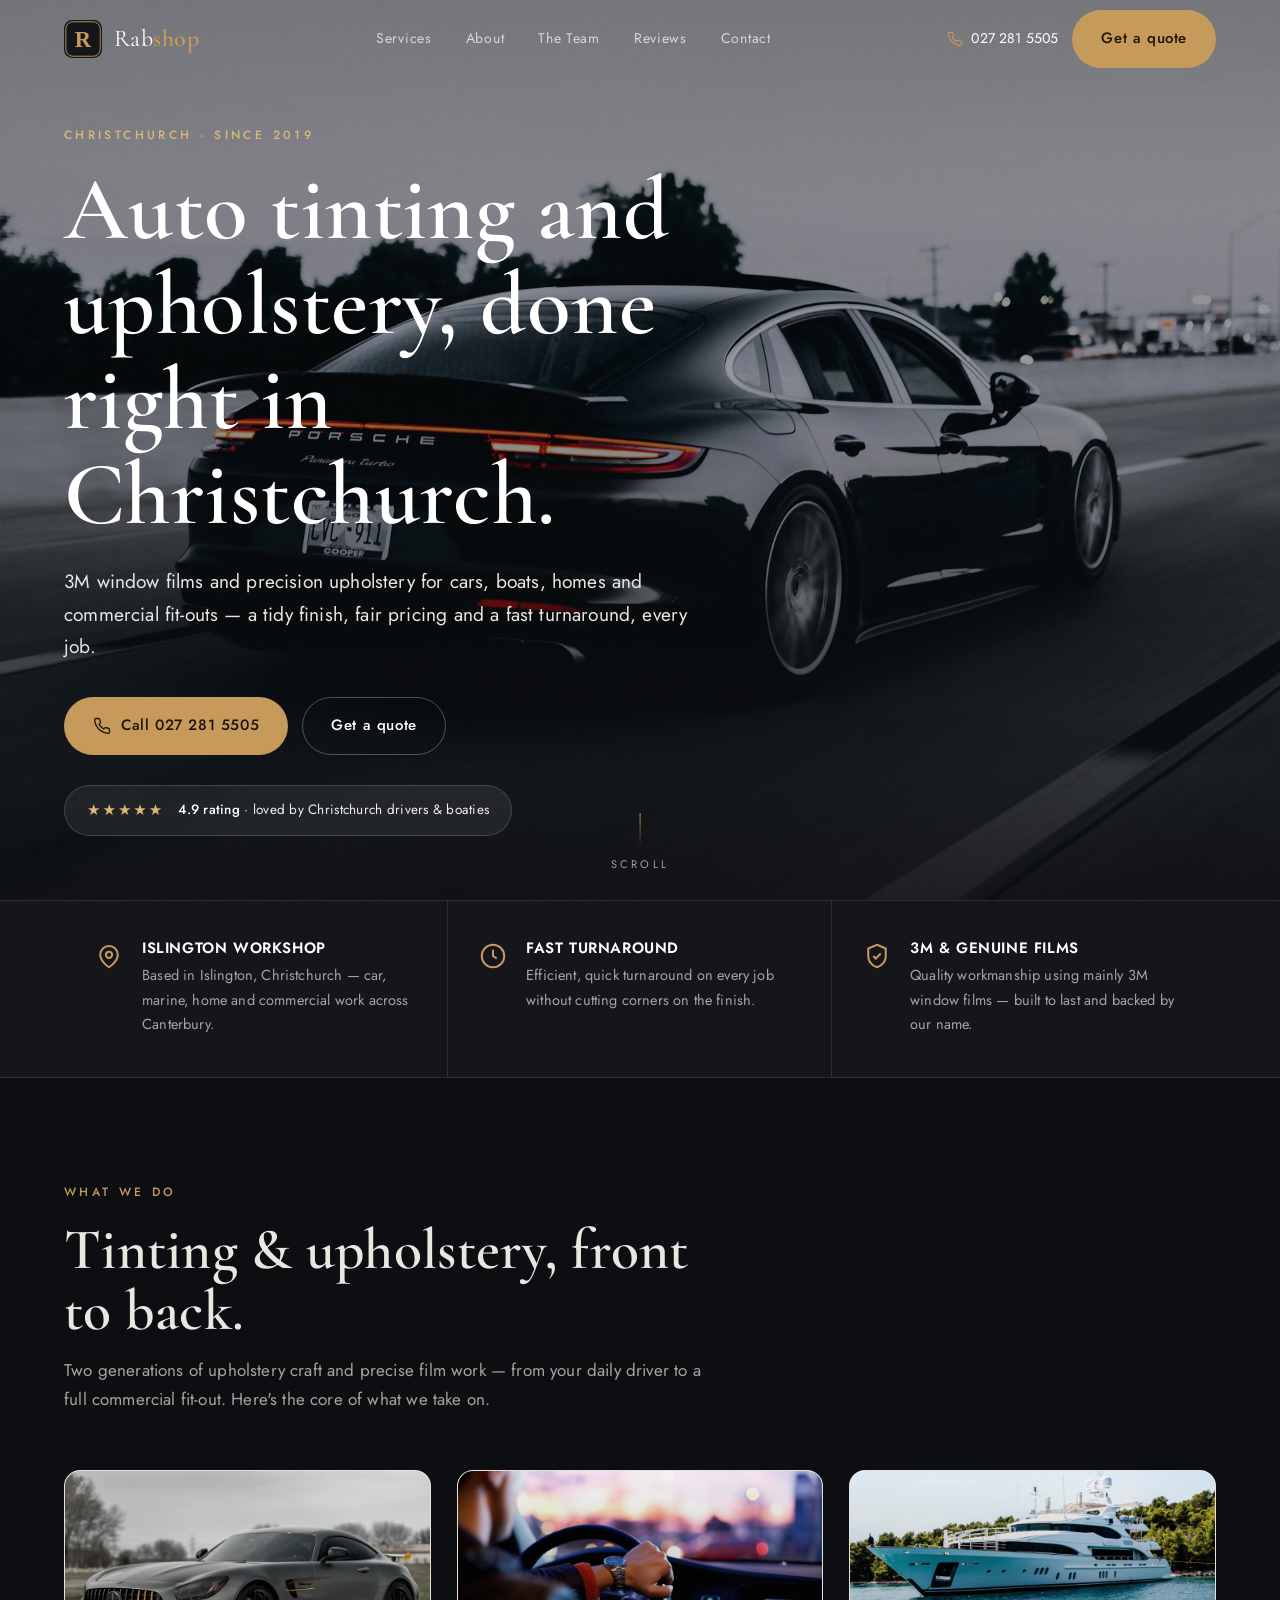
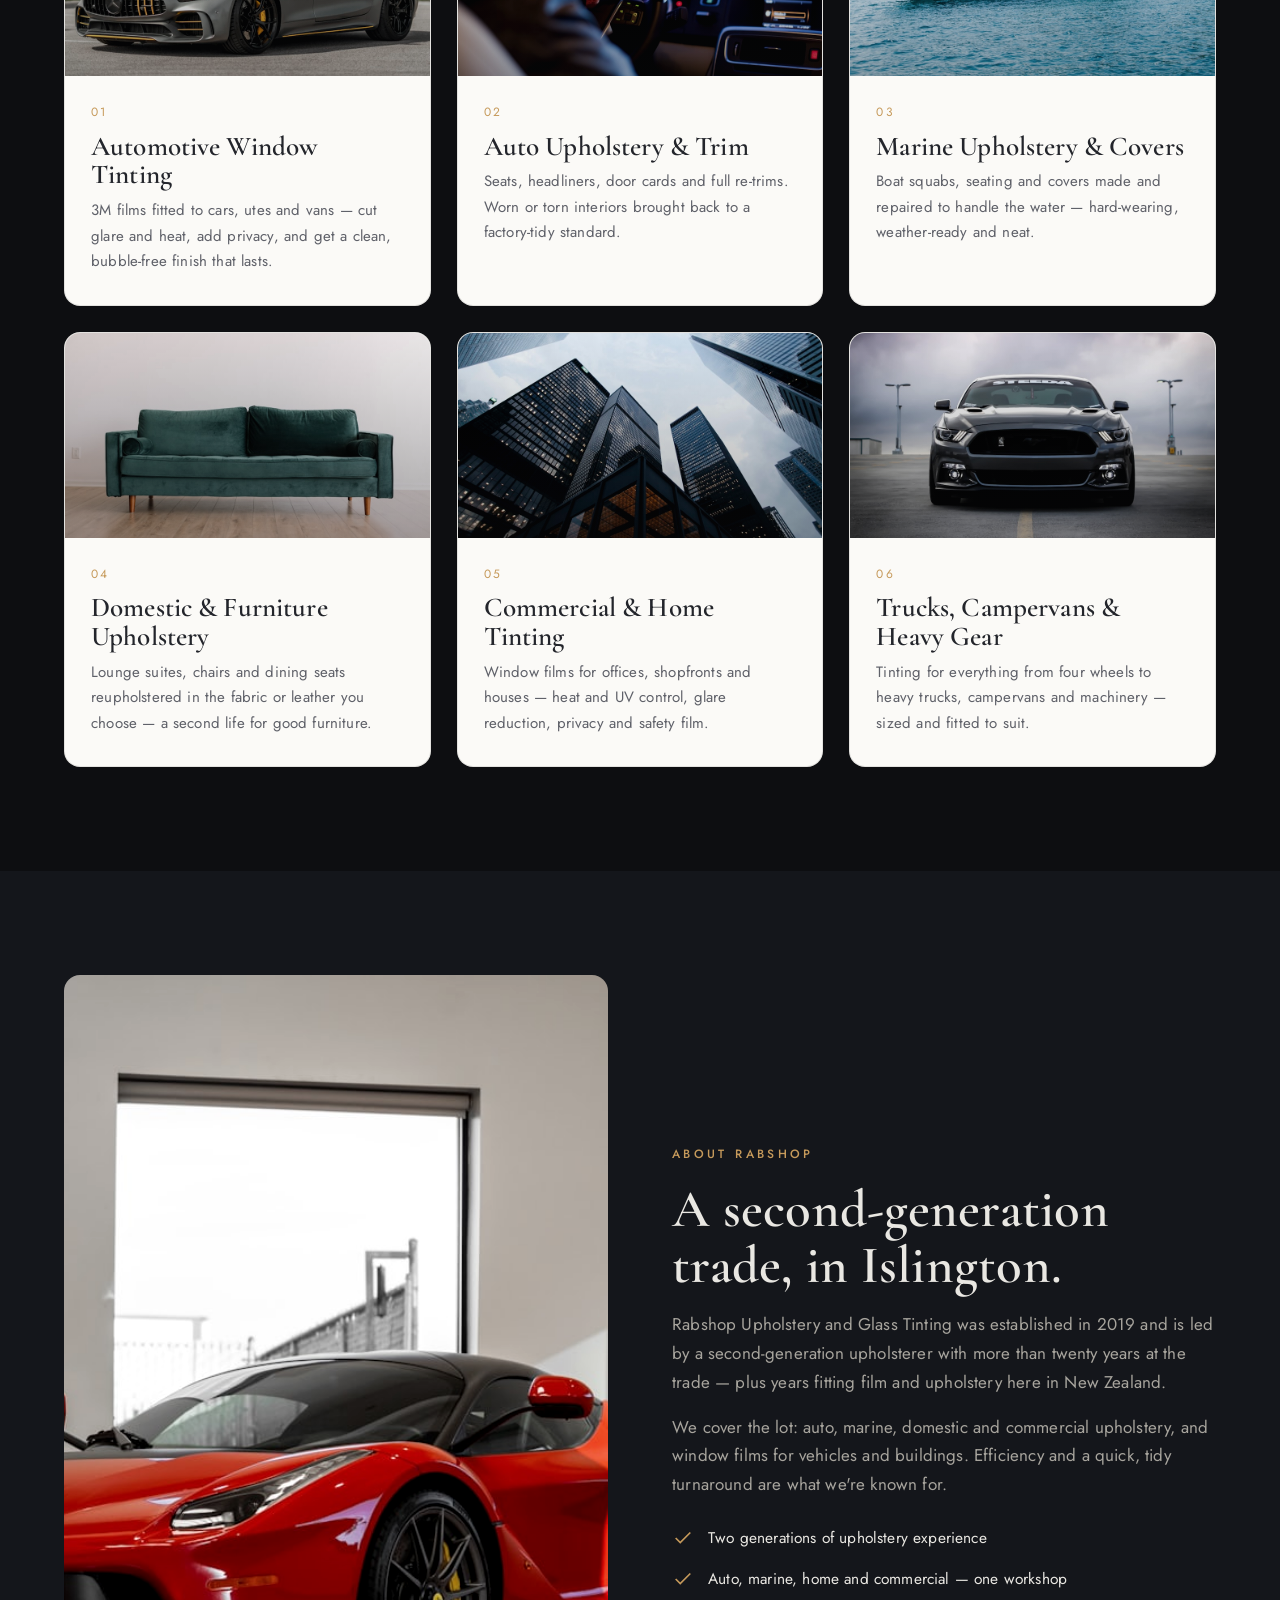
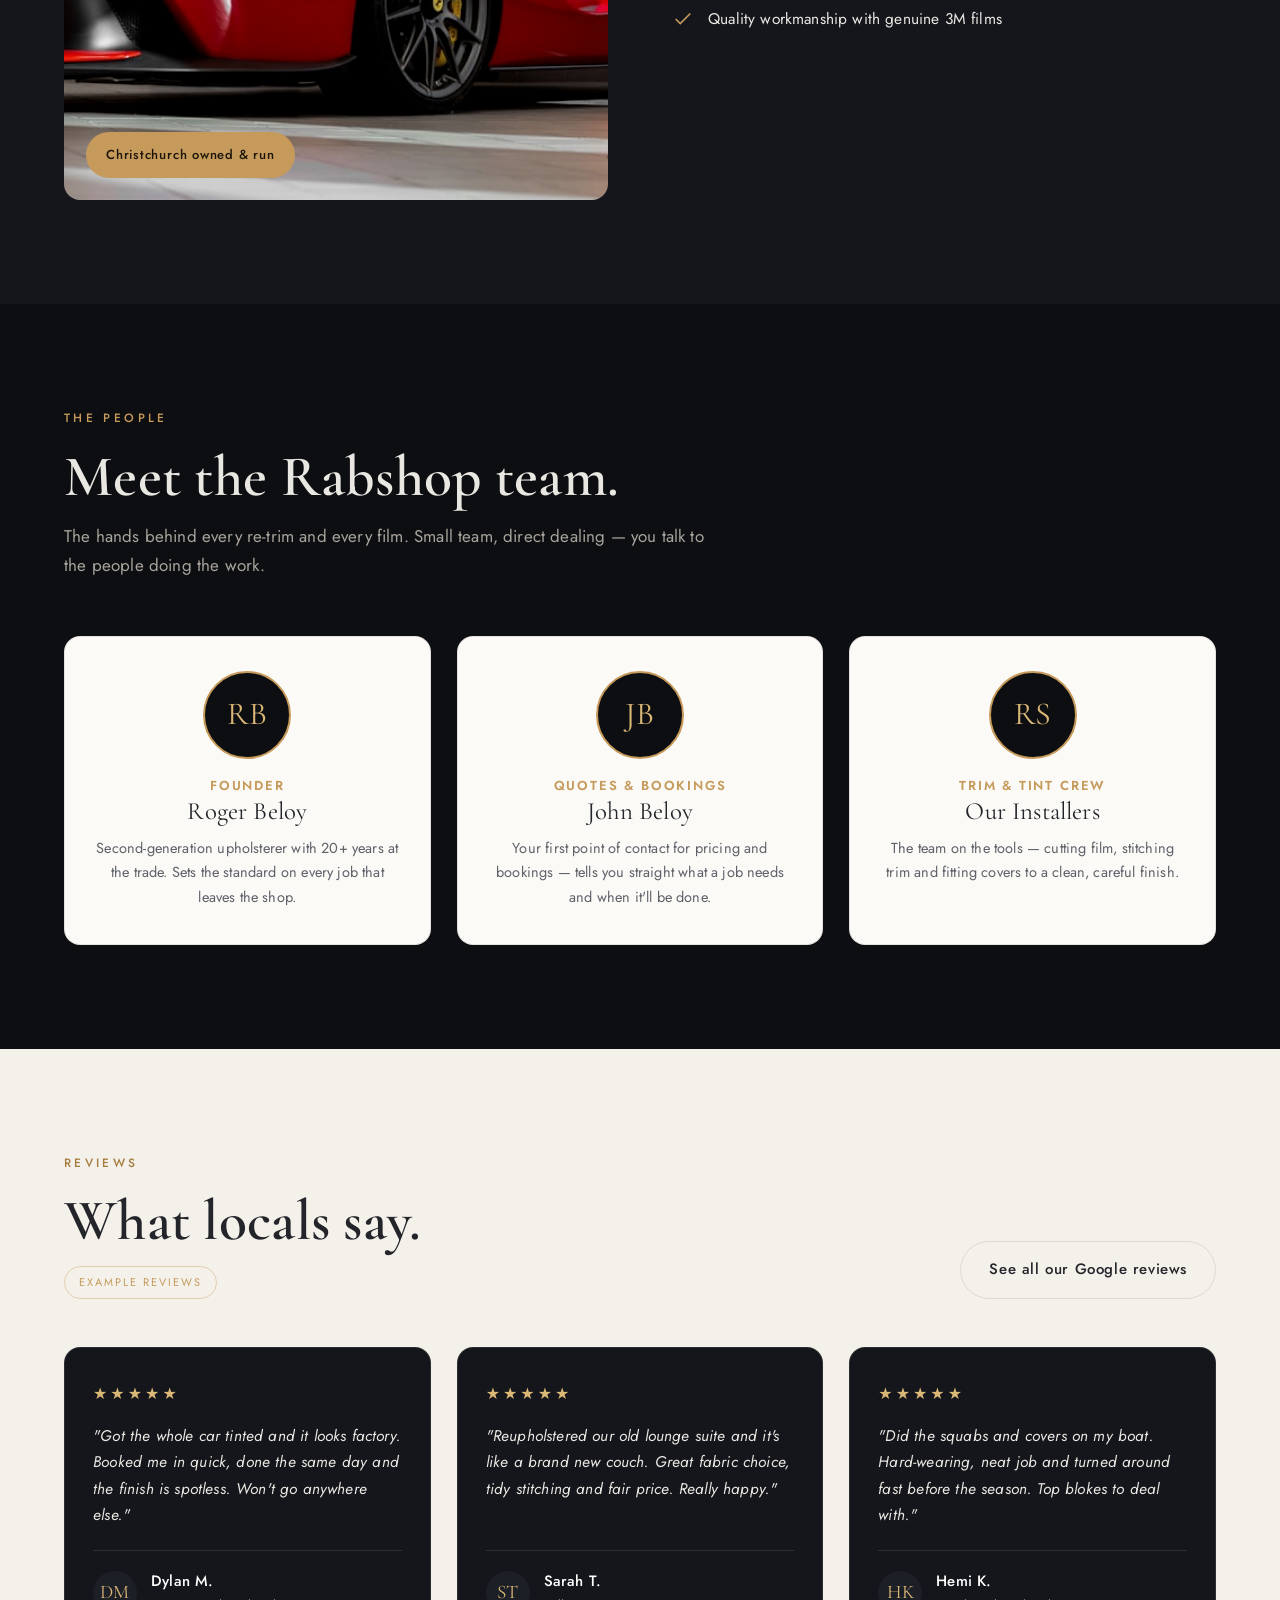
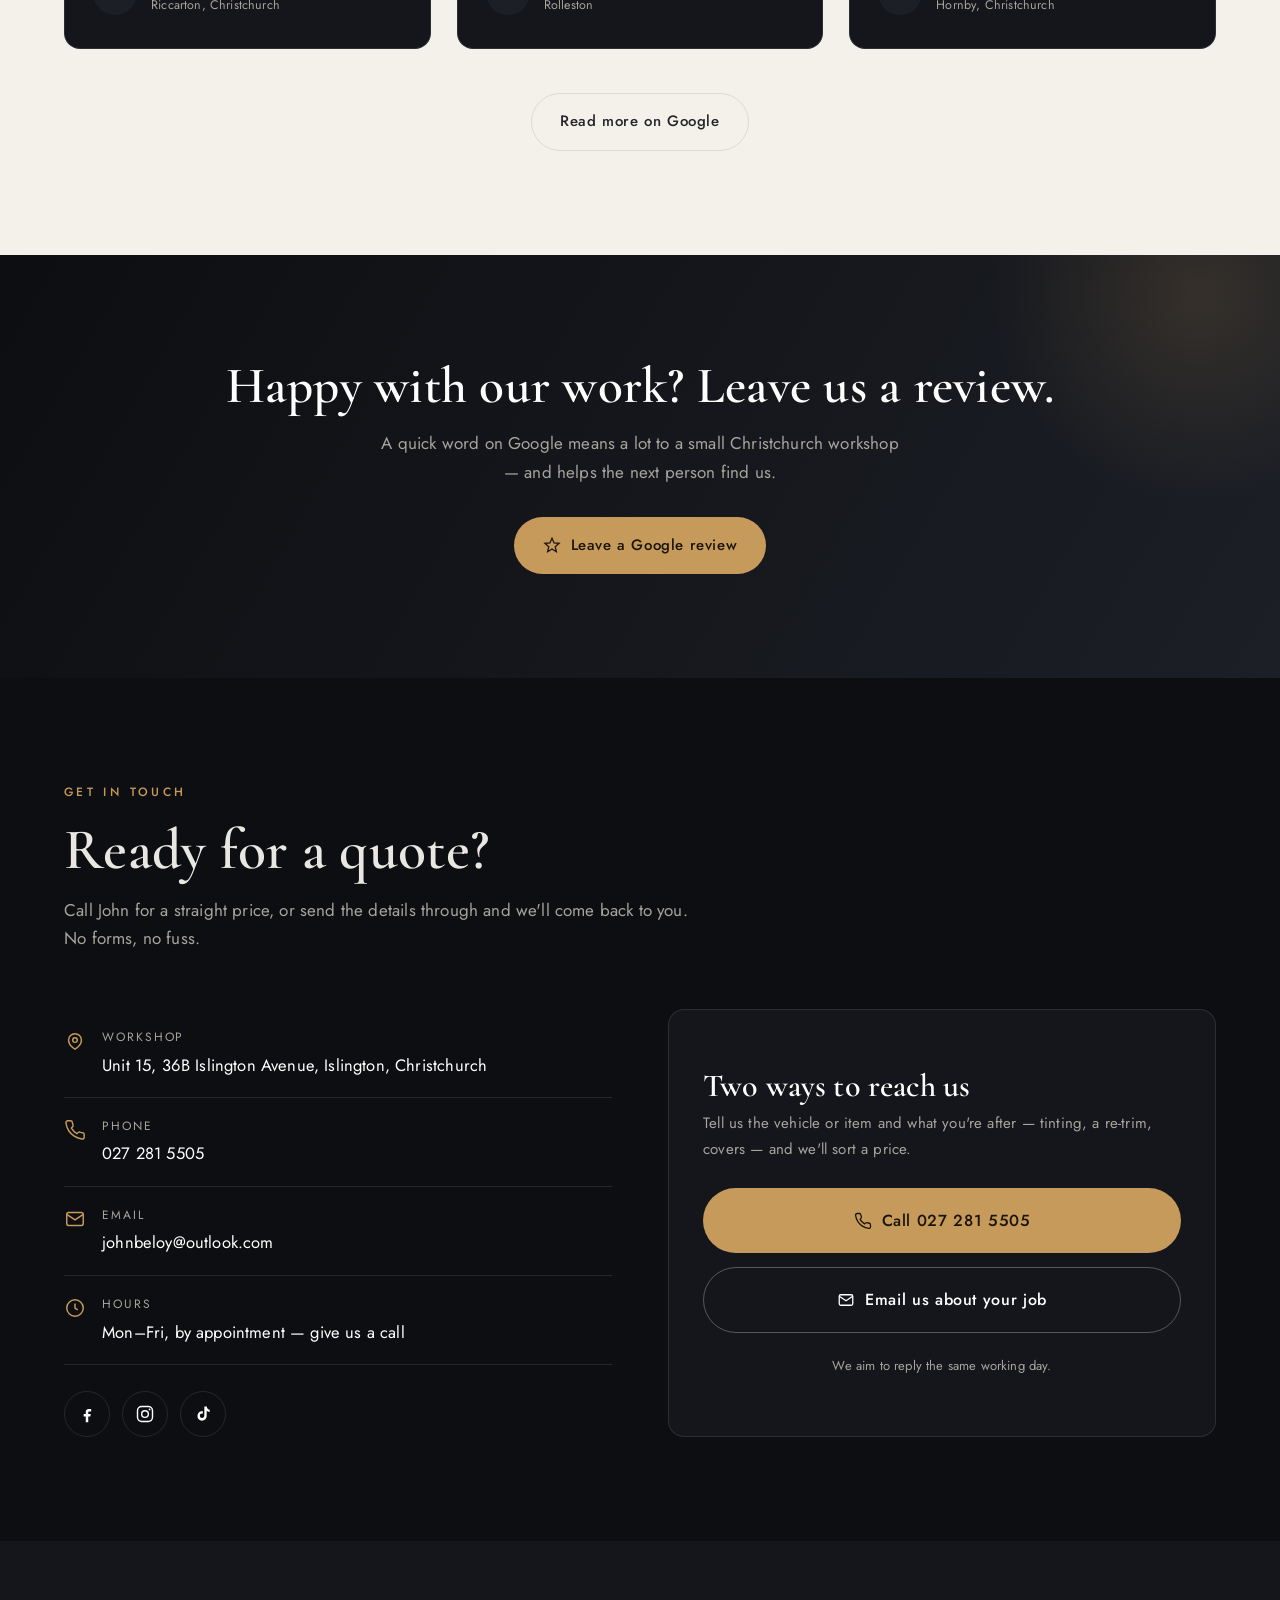
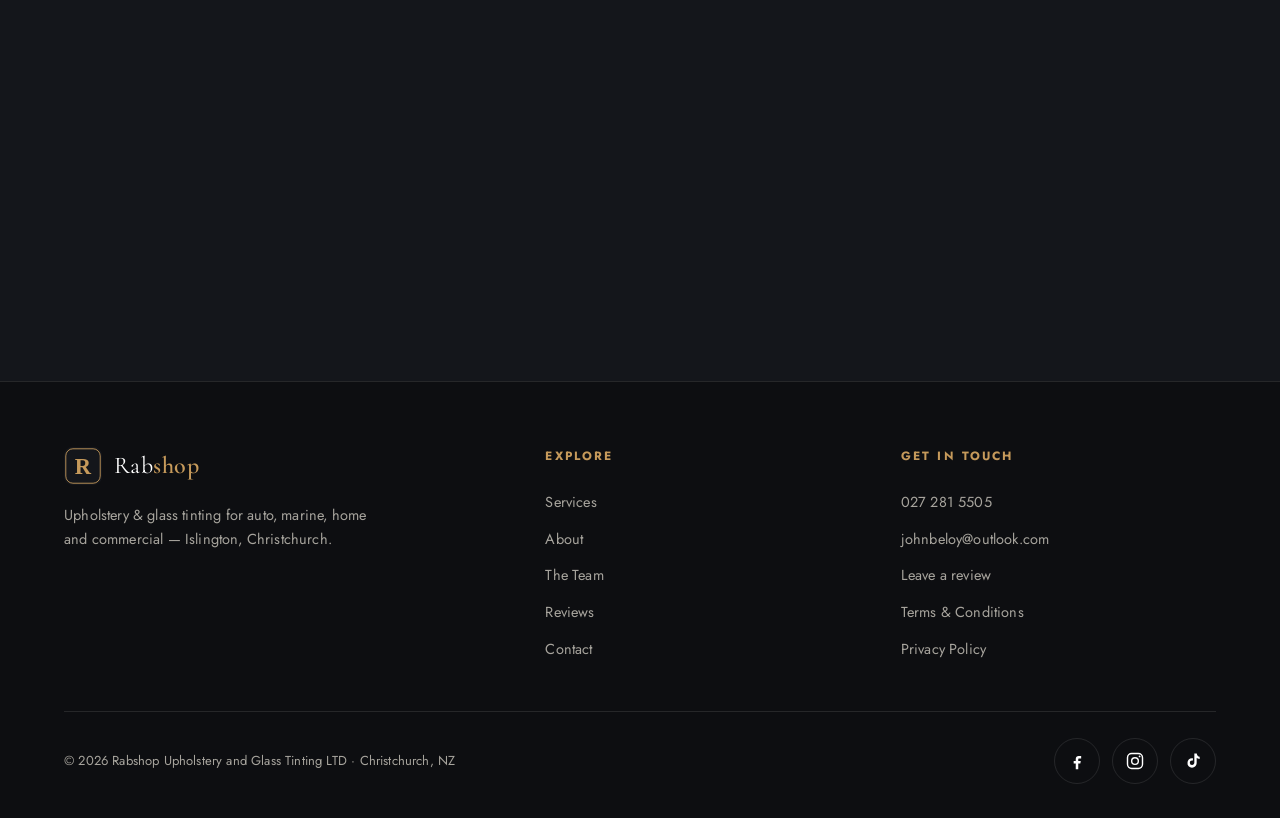
==== index.html @ 70c9a8fd "Initial build: Rabshop Upholstery and Glass Tinting LTD" ====
<!DOCTYPE html>
<html lang="en-NZ">
<head>
<meta charset="UTF-8">
<meta name="viewport" content="width=device-width, initial-scale=1">
<title>Rabshop Upholstery &amp; Glass Tinting LTD | Auto Tinting &amp; Upholstery, Christchurch</title>
<meta name="description" content="Rabshop Upholstery and Glass Tinting LTD — 3M window films and precision upholstery for cars, boats, homes and commercial fit-outs in Christchurch. Fast turnaround, tidy finish. Call 027 281 5505.">
<meta property="og:title" content="Rabshop Upholstery & Glass Tinting LTD — Christchurch">
<meta property="og:description" content="3M window tinting and precision upholstery for auto, marine, domestic & commercial. Christchurch since 2019.">
<meta property="og:type" content="website">
<meta property="og:image" content="img/hero-1.jpg">
<link rel="icon" href="favicon.svg" type="image/svg+xml">
<link rel="preconnect" href="https://fonts.googleapis.com">
<link rel="preconnect" href="https://fonts.gstatic.com" crossorigin>
<link href="https://fonts.googleapis.com/css2?family=Cormorant+Garamond:wght@500;600;700&family=Jost:wght@300;400;500;600&display=swap" rel="stylesheet">
<link rel="stylesheet" href="css/style.css">
</head>
<body>

<!-- Opening animation -->
<div id="intro">
  <div class="mark">Rab<b>shop</b></div>
  <div class="sub">Upholstery &amp; Glass Tinting</div>
  <div class="bar"></div>
</div>

<!-- Nav -->
<header class="nav">
  <div class="wrap nav-inner">
    <a class="brand" href="index.html" aria-label="Rabshop home">
      <svg class="logo" viewBox="0 0 64 64" aria-hidden="true"><rect width="64" height="64" rx="14" fill="#14161b"/><rect x="3" y="3" width="58" height="58" rx="12" fill="none" stroke="#c69a5b" stroke-width="1.5"/><text x="32" y="45" font-family="Georgia, serif" font-size="38" font-weight="600" fill="#c69a5b" text-anchor="middle">R</text></svg>
      <span>Rab<b>shop</b></span>
    </a>
    <nav class="nav-links">
      <a href="#services">Services</a>
      <a href="#about">About</a>
      <a href="#crew">The Team</a>
      <a href="#reviews">Reviews</a>
      <a href="#contact">Contact</a>
    </nav>
    <div class="nav-cta">
      <a class="nav-phone" href="tel:+64272815505">
        <svg viewBox="0 0 24 24" fill="none" stroke="currentColor" stroke-width="1.7" aria-hidden="true"><path d="M22 16.9v3a2 2 0 0 1-2.2 2 19.8 19.8 0 0 1-8.6-3.1 19.5 19.5 0 0 1-6-6 19.8 19.8 0 0 1-3.1-8.7A2 2 0 0 1 4.1 2h3a2 2 0 0 1 2 1.7c.1.9.4 1.8.7 2.7a2 2 0 0 1-.5 2.1L8.1 9.9a16 16 0 0 0 6 6l1.4-1.2a2 2 0 0 1 2.1-.4c.9.3 1.8.6 2.7.7a2 2 0 0 1 1.7 2Z"/></svg>
        027 281 5505
      </a>
      <a class="btn btn--solid" href="#contact">Get a quote</a>
      <button class="hamburger" aria-label="Open menu"><span></span></button>
    </div>
  </div>
</header>

<!-- Mobile menu -->
<div class="mobile-menu">
  <button class="mm-close" aria-label="Close menu">&times;</button>
  <a href="#services">Services</a>
  <a href="#about">About</a>
  <a href="#crew">The Team</a>
  <a href="#reviews">Reviews</a>
  <a href="#contact">Contact</a>
  <a class="small" href="tel:+64272815505">Call 027 281 5505</a>
</div>

<!-- Hero -->
<section class="hero" id="top">
  <div class="hero-slides">
    <div class="hero-slide active" style="background-image:url('img/hero-1.jpg')"></div>
    <div class="hero-slide" style="background-image:url('img/hero-2.jpg')"></div>
    <div class="hero-slide" style="background-image:url('img/hero-3.jpg')"></div>
  </div>
  <div class="wrap hero-inner">
    <span class="eyebrow">Christchurch &middot; Since 2019</span>
    <h1>Auto tinting and upholstery, done right in Christchurch.</h1>
    <p class="lede">3M window films and precision upholstery for cars, boats, homes and commercial fit-outs — a tidy finish, fair pricing and a fast turnaround, every job.</p>
    <div class="hero-cta">
      <a class="btn btn--solid" href="tel:+64272815505">
        <svg viewBox="0 0 24 24" fill="none" stroke="currentColor" stroke-width="1.7" aria-hidden="true"><path d="M22 16.9v3a2 2 0 0 1-2.2 2 19.8 19.8 0 0 1-8.6-3.1 19.5 19.5 0 0 1-6-6 19.8 19.8 0 0 1-3.1-8.7A2 2 0 0 1 4.1 2h3a2 2 0 0 1 2 1.7c.1.9.4 1.8.7 2.7a2 2 0 0 1-.5 2.1L8.1 9.9a16 16 0 0 0 6 6l1.4-1.2a2 2 0 0 1 2.1-.4c.9.3 1.8.6 2.7.7a2 2 0 0 1 1.7 2Z"/></svg>
        Call 027 281 5505
      </a>
      <a class="btn btn--ghost" href="#contact">Get a quote</a>
    </div>
    <div class="review-badge">
      <span class="stars">&#9733;&#9733;&#9733;&#9733;&#9733;</span>
      <span class="rb-txt"><b>4.9 rating</b> &middot; loved by Christchurch drivers &amp; boaties</span>
    </div>
  </div>
  <div class="scroll-cue"><span class="dot"></span>Scroll</div>
</section>

<!-- Trust strip -->
<section class="trust">
  <div class="wrap">
    <div class="trust-grid">
      <div class="trust-item reveal">
        <svg viewBox="0 0 24 24" fill="none" stroke="currentColor" stroke-width="1.6" aria-hidden="true"><path d="M12 21s-7-4.4-7-10a7 7 0 0 1 14 0c0 5.6-7 10-7 10Z"/><circle cx="12" cy="11" r="2.5"/></svg>
        <div><h3>Islington workshop</h3><p>Based in Islington, Christchurch — car, marine, home and commercial work across Canterbury.</p></div>
      </div>
      <div class="trust-item reveal">
        <svg viewBox="0 0 24 24" fill="none" stroke="currentColor" stroke-width="1.6" aria-hidden="true"><circle cx="12" cy="12" r="9"/><path d="M12 7v5l3 2"/></svg>
        <div><h3>Fast turnaround</h3><p>Efficient, quick turnaround on every job without cutting corners on the finish.</p></div>
      </div>
      <div class="trust-item reveal">
        <svg viewBox="0 0 24 24" fill="none" stroke="currentColor" stroke-width="1.6" aria-hidden="true"><path d="M9 12l2 2 4-4"/><path d="M12 3l7 3v6c0 4.5-3 7.6-7 9-4-1.4-7-4.5-7-9V6l7-3Z"/></svg>
        <div><h3>3M &amp; genuine films</h3><p>Quality workmanship using mainly 3M window films — built to last and backed by our name.</p></div>
      </div>
    </div>
  </div>
</section>

<!-- Services -->
<section class="section section--dark" id="services">
  <div class="wrap">
    <div class="sec-head reveal">
      <span class="eyebrow">What we do</span>
      <h2>Tinting &amp; upholstery, front to back.</h2>
      <p>Two generations of upholstery craft and precise film work — from your daily driver to a full commercial fit-out. Here's the core of what we take on.</p>
    </div>
    <div class="svc-grid">
      <article class="svc-card reveal">
        <div class="svc-media"><img src="img/svc-tint.jpg" alt="Late-model car with tinted windows" loading="lazy" width="900" height="506"></div>
        <div class="svc-body"><span class="svc-num">01</span><h3>Automotive Window Tinting</h3><p>3M films fitted to cars, utes and vans — cut glare and heat, add privacy, and get a clean, bubble-free finish that lasts.</p></div>
      </article>
      <article class="svc-card reveal">
        <div class="svc-media"><img src="img/svc-auto.jpg" alt="Car interior and dashboard" loading="lazy" width="900" height="506"></div>
        <div class="svc-body"><span class="svc-num">02</span><h3>Auto Upholstery &amp; Trim</h3><p>Seats, headliners, door cards and full re-trims. Worn or torn interiors brought back to a factory-tidy standard.</p></div>
      </article>
      <article class="svc-card reveal">
        <div class="svc-media"><img src="img/svc-marine.jpg" alt="Boat on the water" loading="lazy" width="900" height="506"></div>
        <div class="svc-body"><span class="svc-num">03</span><h3>Marine Upholstery &amp; Covers</h3><p>Boat squabs, seating and covers made and repaired to handle the water — hard-wearing, weather-ready and neat.</p></div>
      </article>
      <article class="svc-card reveal">
        <div class="svc-media"><img src="img/svc-domestic.jpg" alt="Reupholstered sofa in a home" loading="lazy" width="900" height="506"></div>
        <div class="svc-body"><span class="svc-num">04</span><h3>Domestic &amp; Furniture Upholstery</h3><p>Lounge suites, chairs and dining seats reupholstered in the fabric or leather you choose — a second life for good furniture.</p></div>
      </article>
      <article class="svc-card reveal">
        <div class="svc-media"><img src="img/svc-commercial.jpg" alt="Commercial glass office building" loading="lazy" width="900" height="506"></div>
        <div class="svc-body"><span class="svc-num">05</span><h3>Commercial &amp; Home Tinting</h3><p>Window films for offices, shopfronts and houses — heat and UV control, glare reduction, privacy and safety film.</p></div>
      </article>
      <article class="svc-card reveal">
        <div class="svc-media"><img src="img/svc-heavy.jpg" alt="Heavy vehicle ready for tinting" loading="lazy" width="900" height="506"></div>
        <div class="svc-body"><span class="svc-num">06</span><h3>Trucks, Campervans &amp; Heavy Gear</h3><p>Tinting for everything from four wheels to heavy trucks, campervans and machinery — sized and fitted to suit.</p></div>
      </article>
    </div>
  </div>
</section>

<!-- About -->
<section class="section section--ink2" id="about">
  <div class="wrap">
    <div class="about-grid">
      <div class="about-media reveal">
        <img src="img/about.jpg" alt="Vehicle detailed and finished in the Rabshop workshop" loading="lazy" width="1100" height="825">
        <span class="about-tag">Christchurch owned &amp; run</span>
      </div>
      <div class="about-copy reveal">
        <span class="eyebrow">About Rabshop</span>
        <h2>A second-generation trade, in Islington.</h2>
        <p>Rabshop Upholstery and Glass Tinting was established in 2019 and is led by a second-generation upholsterer with more than twenty years at the trade — plus years fitting film and upholstery here in New Zealand.</p>
        <p>We cover the lot: auto, marine, domestic and commercial upholstery, and window films for vehicles and buildings. Efficiency and a quick, tidy turnaround are what we're known for.</p>
        <ul class="checklist">
          <li><svg viewBox="0 0 24 24" fill="none" stroke="currentColor" stroke-width="1.8" aria-hidden="true"><path d="M20 6 9 17l-5-5"/></svg>Two generations of upholstery experience</li>
          <li><svg viewBox="0 0 24 24" fill="none" stroke="currentColor" stroke-width="1.8" aria-hidden="true"><path d="M20 6 9 17l-5-5"/></svg>Auto, marine, home and commercial — one workshop</li>
          <li><svg viewBox="0 0 24 24" fill="none" stroke="currentColor" stroke-width="1.8" aria-hidden="true"><path d="M20 6 9 17l-5-5"/></svg>Quality workmanship with genuine 3M films</li>
        </ul>
      </div>
    </div>
  </div>
</section>

<!-- Crew -->
<section class="section section--dark" id="crew">
  <div class="wrap">
    <div class="sec-head reveal">
      <span class="eyebrow">The people</span>
      <h2>Meet the Rabshop team.</h2>
      <p>The hands behind every re-trim and every film. Small team, direct dealing — you talk to the people doing the work.</p>
    </div>
    <div class="crew-grid">
      <div class="crew-card reveal">
        <div class="avatar">RB</div>
        <h3>Founder</h3>
        <span class="role">Roger Beloy</span>
        <p>Second-generation upholsterer with 20+ years at the trade. Sets the standard on every job that leaves the shop.</p>
      </div>
      <div class="crew-card reveal">
        <div class="avatar">JB</div>
        <h3>Quotes &amp; Bookings</h3>
        <span class="role">John Beloy</span>
        <p>Your first point of contact for pricing and bookings — tells you straight what a job needs and when it'll be done.</p>
      </div>
      <div class="crew-card reveal">
        <div class="avatar">RS</div>
        <h3>Trim &amp; Tint Crew</h3>
        <span class="role">Our Installers</span>
        <p>The team on the tools — cutting film, stitching trim and fitting covers to a clean, careful finish.</p>
      </div>
    </div>
  </div>
</section>

<!-- Reviews -->
<section class="section section--bone" id="reviews">
  <div class="wrap">
    <div class="rev-top reveal">
      <div class="sec-head" style="margin:0">
        <span class="eyebrow">Reviews</span>
        <h2>What locals say.</h2>
        <span class="badge-example">Example reviews</span>
      </div>
      <a class="btn btn--dark" href="https://www.google.com/maps/search/?api=1&query=Rabshop%20Upholstery%20and%20Glass%20Tinting%20Islington%20Christchurch" target="_blank" rel="noopener">See all our Google reviews</a>
    </div>
    <div class="rev-grid">
      <article class="rev-card reveal">
        <div class="rev-stars">&#9733;&#9733;&#9733;&#9733;&#9733;</div>
        <p>"Got the whole car tinted and it looks factory. Booked me in quick, done the same day and the finish is spotless. Won't go anywhere else."</p>
        <div class="rev-meta"><div class="rev-avatar">DM</div><div><div class="rev-name">Dylan M.</div><div class="rev-sub">Riccarton, Christchurch</div></div></div>
      </article>
      <article class="rev-card reveal">
        <div class="rev-stars">&#9733;&#9733;&#9733;&#9733;&#9733;</div>
        <p>"Reupholstered our old lounge suite and it's like a brand new couch. Great fabric choice, tidy stitching and fair price. Really happy."</p>
        <div class="rev-meta"><div class="rev-avatar">ST</div><div><div class="rev-name">Sarah T.</div><div class="rev-sub">Rolleston</div></div></div>
      </article>
      <article class="rev-card reveal">
        <div class="rev-stars">&#9733;&#9733;&#9733;&#9733;&#9733;</div>
        <p>"Did the squabs and covers on my boat. Hard-wearing, neat job and turned around fast before the season. Top blokes to deal with."</p>
        <div class="rev-meta"><div class="rev-avatar">HK</div><div><div class="rev-name">Hemi K.</div><div class="rev-sub">Hornby, Christchurch</div></div></div>
      </article>
    </div>
    <div class="rev-cta">
      <a class="btn btn--dark" href="https://www.google.com/maps/search/?api=1&query=Rabshop%20Upholstery%20and%20Glass%20Tinting%20Islington%20Christchurch" target="_blank" rel="noopener">Read more on Google</a>
    </div>
  </div>
</section>

<!-- Review banner -->
<section class="section review-banner">
  <div class="wrap">
    <h2>Happy with our work? Leave us a review.</h2>
    <p>A quick word on Google means a lot to a small Christchurch workshop — and helps the next person find us.</p>
    <a class="btn btn--solid" href="https://www.google.com/maps/search/?api=1&query=Rabshop%20Upholstery%20and%20Glass%20Tinting%20Islington%20Christchurch" target="_blank" rel="noopener">
      <svg viewBox="0 0 24 24" fill="none" stroke="currentColor" stroke-width="1.7" aria-hidden="true"><path d="M12 17.3 6.2 21l1.5-6.6L2.5 9.8l6.7-.6L12 3l2.8 6.2 6.7.6-5.2 4.6L17.8 21z"/></svg>
      Leave a Google review
    </a>
  </div>
</section>

<!-- Contact -->
<section class="section section--dark" id="contact">
  <div class="wrap">
    <div class="sec-head reveal">
      <span class="eyebrow">Get in touch</span>
      <h2>Ready for a quote?</h2>
      <p>Call John for a straight price, or send the details through and we'll come back to you. No forms, no fuss.</p>
    </div>
    <div class="contact-grid">
      <div class="contact-info reveal">
        <div class="info-row">
          <svg viewBox="0 0 24 24" fill="none" stroke="currentColor" stroke-width="1.6" aria-hidden="true"><path d="M12 21s-7-4.4-7-10a7 7 0 0 1 14 0c0 5.6-7 10-7 10Z"/><circle cx="12" cy="11" r="2.5"/></svg>
          <div><div class="lbl">Workshop</div><div class="val">Unit 15, 36B Islington Avenue, Islington, Christchurch</div></div>
        </div>
        <div class="info-row">
          <svg viewBox="0 0 24 24" fill="none" stroke="currentColor" stroke-width="1.6" aria-hidden="true"><path d="M22 16.9v3a2 2 0 0 1-2.2 2 19.8 19.8 0 0 1-8.6-3.1 19.5 19.5 0 0 1-6-6 19.8 19.8 0 0 1-3.1-8.7A2 2 0 0 1 4.1 2h3a2 2 0 0 1 2 1.7c.1.9.4 1.8.7 2.7a2 2 0 0 1-.5 2.1L8.1 9.9a16 16 0 0 0 6 6l1.4-1.2a2 2 0 0 1 2.1-.4c.9.3 1.8.6 2.7.7a2 2 0 0 1 1.7 2Z"/></svg>
          <div><div class="lbl">Phone</div><a class="val" href="tel:+64272815505">027 281 5505</a></div>
        </div>
        <div class="info-row">
          <svg viewBox="0 0 24 24" fill="none" stroke="currentColor" stroke-width="1.6" aria-hidden="true"><rect x="3" y="5" width="18" height="14" rx="2"/><path d="m3 7 9 6 9-6"/></svg>
          <div><div class="lbl">Email</div><a class="val" data-gmail data-user="johnbeloy" data-domain="outlook.com" data-su="Quote%20request%20-%20Rabshop%20Upholstery" data-body="Hi%20John%2C%0A%0AI%27d%20like%20a%20quote%20for%3A%0A-%20Vehicle%20or%20item%3A%0A-%20Service%20(tinting%20or%20upholstery)%3A%0A%0AThanks" href="#">johnbeloy@outlook.com</a></div>
        </div>
        <div class="info-row">
          <svg viewBox="0 0 24 24" fill="none" stroke="currentColor" stroke-width="1.6" aria-hidden="true"><circle cx="12" cy="12" r="9"/><path d="M12 7v5l3 2"/></svg>
          <div><div class="lbl">Hours</div><div class="val">Mon&ndash;Fri, by appointment &mdash; give us a call</div></div>
        </div>
        <div class="socials">
          <a href="https://www.facebook.com/p/Rabshop-Upholstery-and-Glass-Tinting-Ltd-100063622200543/" target="_blank" rel="noopener" aria-label="Facebook">
            <svg viewBox="0 0 24 24" fill="currentColor" aria-hidden="true"><path d="M14 9h3V6h-3c-2 0-3.5 1.5-3.5 3.5V12H8v3h2.5v7h3v-7H16l.5-3H13.5V9.7c0-.4.3-.7.7-.7Z"/></svg>
          </a>
          <a href="https://www.instagram.com/explore/search/keyword/?q=Rabshop%20Upholstery%20and%20Glass%20Tinting" target="_blank" rel="noopener" aria-label="Instagram">
            <svg viewBox="0 0 24 24" fill="none" stroke="currentColor" stroke-width="1.7" aria-hidden="true"><rect x="3" y="3" width="18" height="18" rx="5"/><circle cx="12" cy="12" r="4"/><circle cx="17.5" cy="6.5" r="1.1" fill="currentColor" stroke="none"/></svg>
          </a>
          <a href="https://www.tiktok.com/search?q=Rabshop%20Upholstery%20and%20Glass%20Tinting" target="_blank" rel="noopener" aria-label="TikTok">
            <svg viewBox="0 0 24 24" fill="currentColor" aria-hidden="true"><path d="M16.5 3c.3 2.1 1.5 3.6 3.5 3.9v2.6c-1.3.1-2.5-.3-3.6-1v5.7c0 3.3-2.4 5.8-5.6 5.8A5.4 5.4 0 0 1 5.4 14c0-3 2.3-5.4 5.3-5.4.4 0 .8 0 1.2.1v2.8c-.4-.1-.7-.2-1.1-.2a2.7 2.7 0 0 0 .1 5.4c1.6 0 2.7-1.2 2.7-2.9V3h2.9Z"/></svg>
          </a>
        </div>
      </div>
      <div class="contact-card reveal">
        <h3>Two ways to reach us</h3>
        <p>Tell us the vehicle or item and what you're after — tinting, a re-trim, covers — and we'll sort a price.</p>
        <a class="btn btn--solid" href="tel:+64272815505">
          <svg viewBox="0 0 24 24" fill="none" stroke="currentColor" stroke-width="1.7" aria-hidden="true"><path d="M22 16.9v3a2 2 0 0 1-2.2 2 19.8 19.8 0 0 1-8.6-3.1 19.5 19.5 0 0 1-6-6 19.8 19.8 0 0 1-3.1-8.7A2 2 0 0 1 4.1 2h3a2 2 0 0 1 2 1.7c.1.9.4 1.8.7 2.7a2 2 0 0 1-.5 2.1L8.1 9.9a16 16 0 0 0 6 6l1.4-1.2a2 2 0 0 1 2.1-.4c.9.3 1.8.6 2.7.7a2 2 0 0 1 1.7 2Z"/></svg>
          Call 027 281 5505
        </a>
        <a class="btn btn--ghost" data-gmail data-user="johnbeloy" data-domain="outlook.com" data-su="Quote%20request%20-%20Rabshop%20Upholstery" data-body="Hi%20John%2C%0A%0AI%27d%20like%20a%20quote%20for%3A%0A-%20Vehicle%20or%20item%3A%0A-%20Service%20(tinting%20or%20upholstery)%3A%0A%0AThanks" href="#">
          <svg viewBox="0 0 24 24" fill="none" stroke="currentColor" stroke-width="1.7" aria-hidden="true"><rect x="3" y="5" width="18" height="14" rx="2"/><path d="m3 7 9 6 9-6"/></svg>
          Email us about your job
        </a>
        <p class="fineprint">We aim to reply the same working day.</p>
      </div>
    </div>
  </div>
</section>

<!-- Map -->
<section class="map-section">
  <div class="map-wrap">
    <iframe title="Rabshop Upholstery and Glass Tinting location" src="https://www.google.com/maps?q=Unit%2015%2C%2036B%20Islington%20Avenue%2C%20Islington%2C%20Christchurch&output=embed" loading="lazy" referrerpolicy="no-referrer-when-downgrade"></iframe>
  </div>
</section>

<!-- Footer -->
<footer class="site">
  <div class="wrap">
    <div class="foot-grid">
      <div class="foot-brand">
        <a class="brand" href="index.html">
          <svg class="logo" viewBox="0 0 64 64" aria-hidden="true"><rect width="64" height="64" rx="14" fill="#14161b"/><rect x="3" y="3" width="58" height="58" rx="12" fill="none" stroke="#c69a5b" stroke-width="1.5"/><text x="32" y="45" font-family="Georgia, serif" font-size="38" font-weight="600" fill="#c69a5b" text-anchor="middle">R</text></svg>
          <span>Rab<b>shop</b></span>
        </a>
        <p>Upholstery &amp; glass tinting for auto, marine, home and commercial — Islington, Christchurch.</p>
      </div>
      <div class="foot-col">
        <h4>Explore</h4>
        <a href="#services">Services</a>
        <a href="#about">About</a>
        <a href="#crew">The Team</a>
        <a href="#reviews">Reviews</a>
        <a href="#contact">Contact</a>
      </div>
      <div class="foot-col">
        <h4>Get in touch</h4>
        <a href="tel:+64272815505">027 281 5505</a>
        <a data-gmail data-user="johnbeloy" data-domain="outlook.com" data-su="Quote%20request%20-%20Rabshop%20Upholstery" href="#">johnbeloy@outlook.com</a>
        <a href="https://www.google.com/maps/search/?api=1&query=Rabshop%20Upholstery%20and%20Glass%20Tinting%20Islington%20Christchurch" target="_blank" rel="noopener">Leave a review</a>
        <a href="terms.html">Terms &amp; Conditions</a>
        <a href="privacy.html">Privacy Policy</a>
      </div>
    </div>
    <div class="foot-bottom">
      <p>&copy; <span id="yr">2026</span> Rabshop Upholstery and Glass Tinting LTD &middot; Christchurch, NZ</p>
      <div class="socials">
        <a href="https://www.facebook.com/p/Rabshop-Upholstery-and-Glass-Tinting-Ltd-100063622200543/" target="_blank" rel="noopener" aria-label="Facebook">
          <svg viewBox="0 0 24 24" fill="currentColor" aria-hidden="true"><path d="M14 9h3V6h-3c-2 0-3.5 1.5-3.5 3.5V12H8v3h2.5v7h3v-7H16l.5-3H13.5V9.7c0-.4.3-.7.7-.7Z"/></svg>
        </a>
        <a href="https://www.instagram.com/explore/search/keyword/?q=Rabshop%20Upholstery%20and%20Glass%20Tinting" target="_blank" rel="noopener" aria-label="Instagram">
          <svg viewBox="0 0 24 24" fill="none" stroke="currentColor" stroke-width="1.7" aria-hidden="true"><rect x="3" y="3" width="18" height="18" rx="5"/><circle cx="12" cy="12" r="4"/><circle cx="17.5" cy="6.5" r="1.1" fill="currentColor" stroke="none"/></svg>
        </a>
        <a href="https://www.tiktok.com/search?q=Rabshop%20Upholstery%20and%20Glass%20Tinting" target="_blank" rel="noopener" aria-label="TikTok">
          <svg viewBox="0 0 24 24" fill="currentColor" aria-hidden="true"><path d="M16.5 3c.3 2.1 1.5 3.6 3.5 3.9v2.6c-1.3.1-2.5-.3-3.6-1v5.7c0 3.3-2.4 5.8-5.6 5.8A5.4 5.4 0 0 1 5.4 14c0-3 2.3-5.4 5.3-5.4.4 0 .8 0 1.2.1v2.8c-.4-.1-.7-.2-1.1-.2a2.7 2.7 0 0 0 .1 5.4c1.6 0 2.7-1.2 2.7-2.9V3h2.9Z"/></svg>
        </a>
      </div>
    </div>
  </div>
</footer>

<script src="js/main.js"></script>
</body>
</html>
---- css/style.css ----
/* Rabshop Upholstery and Glass Tinting LTD — Premium archetype
   Fonts: Cormorant Garamond (display) + Jost (body) */

:root{
  --ink:#0d0e11;
  --ink-2:#14161b;
  --ink-3:#1c1f26;
  --bone:#f4f1ea;
  --bone-2:#ece7dc;
  --paper:#fbfaf7;
  --line:rgba(255,255,255,.10);
  --line-dark:rgba(13,14,17,.10);
  --accent:#c69a5b;
  --accent-2:#dcb877;
  --txt:#e9e7e2;
  --txt-dim:#a7a49d;
  --txt-dark:#23252b;
  --txt-dark-dim:#5f6169;
  --radius:16px;
  --radius-sm:10px;
  --maxw:1200px;
  --ease:cubic-bezier(.22,.61,.36,1);
}

*,*::before,*::after{box-sizing:border-box}
html{scroll-behavior:smooth;-webkit-text-size-adjust:100%}
body{
  margin:0;
  font-family:"Jost",system-ui,-apple-system,Segoe UI,Roboto,sans-serif;
  background:var(--ink);
  color:var(--txt);
  font-size:17px;
  line-height:1.7;
  letter-spacing:.01em;
  overflow-x:hidden;
}
img{max-width:100%;display:block;image-orientation:from-image}
a{color:inherit;text-decoration:none}
h1,h2,h3{font-family:"Cormorant Garamond",Georgia,serif;font-weight:600;line-height:1.06;letter-spacing:.005em;margin:0}
p{margin:0 0 1rem}
.wrap{width:100%;max-width:var(--maxw);margin:0 auto;padding:0 24px}
.eyebrow{
  font-family:"Jost",sans-serif;text-transform:uppercase;letter-spacing:.28em;
  font-size:12px;font-weight:500;color:var(--accent);margin:0 0 18px;display:block;
}
.section{padding:104px 0}
.section--dark{background:var(--ink);color:var(--txt)}
.section--ink2{background:var(--ink-2);color:var(--txt)}
.section--bone{background:var(--bone);color:var(--txt-dark)}
.section--paper{background:var(--paper);color:var(--txt-dark)}
.section--bone .eyebrow,.section--paper .eyebrow{color:#a67c3e}
.sec-head{max-width:640px;margin:0 0 56px}
.sec-head h2{font-size:clamp(2.2rem,5vw,3.6rem)}
.sec-head p{color:var(--txt-dim);margin-top:14px}
.section--bone .sec-head p,.section--paper .sec-head p{color:var(--txt-dark-dim)}
.btn{
  display:inline-flex;align-items:center;gap:10px;justify-content:center;
  font-family:"Jost",sans-serif;font-weight:500;font-size:15px;letter-spacing:.04em;
  padding:15px 28px;border-radius:100px;border:1px solid transparent;cursor:pointer;
  transition:transform .35s var(--ease),background .35s var(--ease),color .35s var(--ease),border-color .35s var(--ease);
  min-height:52px;
}
.btn svg{width:18px;height:18px;flex:0 0 auto}
.btn--solid{background:var(--accent);color:#1a1408}
.btn--solid:hover{background:var(--accent-2);transform:translateY(-2px)}
.btn--ghost{border-color:rgba(255,255,255,.28);color:#fff}
.btn--ghost:hover{border-color:var(--accent);color:var(--accent-2);transform:translateY(-2px)}
.btn--dark{border-color:var(--line-dark);color:var(--txt-dark)}
.btn--dark:hover{border-color:var(--accent);color:#8a5f22;transform:translateY(-2px)}

/* intro overlay */
#intro{
  position:fixed;inset:0;z-index:2000;background:var(--ink);
  display:flex;align-items:center;justify-content:center;flex-direction:column;gap:14px;
  transition:opacity .8s var(--ease),visibility .8s var(--ease);
}
#intro .mark{font-family:"Cormorant Garamond",serif;font-size:clamp(2rem,7vw,3.4rem);color:#fff;letter-spacing:.04em;opacity:0;transform:translateY(14px);animation:introUp .9s var(--ease) .15s forwards}
#intro .mark b{color:var(--accent);font-weight:600}
#intro .sub{font-size:12px;letter-spacing:.34em;text-transform:uppercase;color:var(--txt-dim);opacity:0;animation:introUp .9s var(--ease) .38s forwards}
#intro .bar{width:0;height:2px;background:var(--accent);animation:introBar 1s var(--ease) .5s forwards;max-width:180px}
body.loaded #intro{opacity:0;visibility:hidden}
@keyframes introUp{to{opacity:1;transform:none}}
@keyframes introBar{to{width:180px}}

/* nav */
header.nav{
  position:fixed;top:0;left:0;right:0;z-index:1000;
  transition:background .4s var(--ease),border-color .4s var(--ease),backdrop-filter .4s;
  border-bottom:1px solid transparent;
}
header.nav.scrolled{background:rgba(13,14,17,.82);backdrop-filter:blur(14px);border-bottom-color:var(--line)}
.nav-inner{display:flex;align-items:center;justify-content:space-between;height:78px}
.brand{display:flex;align-items:center;gap:12px;font-family:"Cormorant Garamond",serif;color:#fff;font-size:1.5rem;letter-spacing:.02em}
.brand b{color:var(--accent);font-weight:600}
.brand .logo{width:38px;height:38px;flex:0 0 auto}
.nav-links{display:flex;align-items:center;gap:34px}
.nav-links a{font-size:14px;letter-spacing:.05em;color:var(--txt);opacity:.86;transition:color .3s,opacity .3s}
.nav-links a:hover{color:var(--accent-2);opacity:1}
.nav-cta{display:flex;align-items:center;gap:14px}
.nav-phone{display:inline-flex;align-items:center;gap:8px;font-size:14px;color:#fff}
.nav-phone svg{width:16px;height:16px;color:var(--accent)}
.hamburger{display:none;width:46px;height:46px;border:1px solid var(--line);background:rgba(255,255,255,.04);border-radius:10px;cursor:pointer;padding:0;align-items:center;justify-content:center}
.hamburger span{display:block;width:20px;height:2px;background:#fff;position:relative}
.hamburger span::before,.hamburger span::after{content:"";position:absolute;left:0;width:20px;height:2px;background:#fff;transition:transform .3s}
.hamburger span::before{top:-6px}.hamburger span::after{top:6px}

/* mobile menu */
.mobile-menu{position:fixed;inset:0;z-index:1500;background:var(--ink);display:flex;flex-direction:column;justify-content:center;gap:8px;padding:32px;transform:translateX(100%);transition:transform .5s var(--ease);visibility:hidden}
.mobile-menu.open{transform:none;visibility:visible}
.mobile-menu a{font-family:"Cormorant Garamond",serif;font-size:2rem;color:#fff;padding:10px 0;border-bottom:1px solid var(--line)}
.mobile-menu a.small{font-family:"Jost",sans-serif;font-size:1rem;border:none;color:var(--accent-2)}
.mm-close{position:absolute;top:24px;right:24px;width:46px;height:46px;border:1px solid var(--line);background:none;border-radius:10px;color:#fff;font-size:26px;cursor:pointer}

/* hero */
.hero{position:relative;min-height:100svh;display:flex;align-items:flex-end;background:var(--ink);overflow:hidden}
.hero-slides{position:absolute;inset:0;z-index:0}
.hero-slide{position:absolute;inset:0;background-size:cover;background-position:center;opacity:0;transition:opacity 1.6s var(--ease);filter:saturate(.86) contrast(1.06)}
.hero-slide.active{opacity:1}
.hero::after{content:"";position:absolute;inset:0;z-index:1;background:linear-gradient(180deg,rgba(13,14,17,.55) 0%,rgba(13,14,17,.42) 42%,rgba(13,14,17,.9) 100%)}
.hero-inner{position:relative;z-index:2;width:100%;padding-top:120px;padding-bottom:64px}
.hero .eyebrow{color:var(--accent-2)}
.hero h1{font-size:clamp(2.7rem,7.2vw,5.6rem);color:#fff;max-width:15ch;letter-spacing:.005em}
.hero .lede{max-width:52ch;color:#e8e6e0;font-size:clamp(1rem,2.4vw,1.2rem);margin:22px 0 34px}
.hero-cta{display:flex;flex-wrap:wrap;gap:14px}
.review-badge{
  margin-top:30px;display:inline-flex;align-items:center;gap:14px;
  background:rgba(255,255,255,.07);backdrop-filter:blur(10px);
  border:1px solid rgba(255,255,255,.16);border-radius:100px;padding:12px 22px;
}
.review-badge .stars{color:var(--accent-2);letter-spacing:2px;font-size:15px}
.review-badge .rb-txt{font-size:13.5px;color:#efeee9;letter-spacing:.02em}
.review-badge .rb-txt b{color:#fff;font-weight:500}
.scroll-cue{position:absolute;left:50%;bottom:26px;transform:translateX(-50%);z-index:2;color:rgba(255,255,255,.6);font-size:11px;letter-spacing:.3em;text-transform:uppercase;display:flex;flex-direction:column;align-items:center;gap:8px}
.scroll-cue .dot{width:1px;height:34px;background:linear-gradient(var(--accent),transparent);animation:cue 1.8s var(--ease) infinite}
@keyframes cue{0%{opacity:0;transform:scaleY(.3);transform-origin:top}50%{opacity:1}100%{opacity:0;transform:scaleY(1);transform-origin:bottom}}

/* trust strip */
.trust{background:var(--ink-2);border-top:1px solid var(--line);border-bottom:1px solid var(--line)}
.trust-grid{display:grid;grid-template-columns:repeat(3,1fr);gap:0}
.trust-item{padding:40px 30px;display:flex;gap:18px;align-items:flex-start;border-right:1px solid var(--line)}
.trust-item:last-child{border-right:none}
.trust-item svg{width:30px;height:30px;color:var(--accent);flex:0 0 auto}
.trust-item h3{font-family:"Jost",sans-serif;font-size:15px;font-weight:600;letter-spacing:.04em;color:#fff;text-transform:uppercase;margin-bottom:6px}
.trust-item p{font-size:14.5px;color:var(--txt-dim);margin:0}

/* services */
.svc-grid{display:grid;grid-template-columns:repeat(3,1fr);gap:26px}
.svc-card{background:var(--paper);border:1px solid var(--line-dark);border-radius:var(--radius);overflow:hidden;transition:transform .5s var(--ease),box-shadow .5s var(--ease)}
.svc-card:hover{transform:translateY(-6px);box-shadow:0 24px 50px -24px rgba(13,14,17,.4)}
.svc-media{position:relative;aspect-ratio:16/9;overflow:hidden}
.svc-media img{width:100%;height:100%;object-fit:cover;filter:saturate(.86) contrast(1.05);transition:transform .7s var(--ease)}
.svc-card:hover .svc-media img{transform:scale(1.06)}
.svc-media::after{content:"";position:absolute;inset:0;background:linear-gradient(180deg,rgba(13,14,17,.05),rgba(13,14,17,.34))}
.svc-body{padding:26px 26px 30px}
.svc-body h3{font-size:1.7rem;color:var(--txt-dark);margin-bottom:8px}
.svc-body p{font-size:15px;color:var(--txt-dark-dim);margin:0}
.svc-num{font-family:"Jost",sans-serif;font-size:12px;letter-spacing:.2em;color:var(--accent);text-transform:uppercase;margin-bottom:10px;display:block}

/* about */
.about-grid{display:grid;grid-template-columns:1fr 1fr;gap:64px;align-items:center}
.about-media{position:relative}
.about-media img{width:100%;aspect-ratio:4/3;object-fit:cover;border-radius:var(--radius);filter:saturate(.85) contrast(1.05)}
.about-tag{position:absolute;left:22px;bottom:22px;background:var(--accent);color:#1a1408;padding:12px 20px;border-radius:100px;font-size:13px;letter-spacing:.06em;font-weight:500}
.about-copy h2{font-size:clamp(2.1rem,4.4vw,3.3rem)}
.about-copy p{color:var(--txt-dim);margin-top:16px}
.checklist{list-style:none;padding:0;margin:26px 0 0;display:grid;gap:14px}
.checklist li{display:flex;gap:14px;align-items:flex-start;font-size:15.5px;color:var(--txt)}
.checklist svg{width:22px;height:22px;color:var(--accent);flex:0 0 auto;margin-top:2px}

/* crew */
.crew-grid{display:grid;grid-template-columns:repeat(3,1fr);gap:26px}
.crew-card{background:var(--paper);border:1px solid var(--line-dark);border-radius:var(--radius);padding:34px 28px;text-align:center;transition:transform .5s var(--ease)}
.crew-card:hover{transform:translateY(-5px)}
.avatar{width:88px;height:88px;border-radius:50%;background:var(--ink);color:var(--accent-2);display:flex;align-items:center;justify-content:center;font-family:"Cormorant Garamond",serif;font-size:2rem;margin:0 auto 20px;border:2px solid var(--accent);letter-spacing:.02em}
.crew-card h3{font-family:"Jost",sans-serif;font-size:13px;letter-spacing:.14em;text-transform:uppercase;color:var(--accent);font-weight:600;margin-bottom:6px}
.crew-card .role{font-family:"Cormorant Garamond",serif;font-size:1.55rem;color:var(--txt-dark);margin-bottom:10px;display:block;line-height:1.1}
.crew-card p{font-size:14.5px;color:var(--txt-dark-dim);margin:0}

/* reviews */
.rev-top{display:flex;justify-content:space-between;align-items:flex-end;gap:24px;flex-wrap:wrap;margin-bottom:48px}
.badge-example{display:inline-block;font-size:11px;letter-spacing:.18em;text-transform:uppercase;color:var(--accent);border:1px solid rgba(198,154,91,.4);border-radius:100px;padding:6px 14px;margin-top:14px}
.rev-grid{display:grid;grid-template-columns:repeat(3,1fr);gap:26px}
.rev-card{background:var(--ink-2);border:1px solid var(--line);border-radius:var(--radius);padding:32px 28px;display:flex;flex-direction:column}
.rev-stars{color:var(--accent-2);letter-spacing:3px;font-size:16px;margin-bottom:16px}
.rev-card p{font-size:15.5px;color:var(--txt);font-style:italic;margin:0 0 22px;line-height:1.7}
.rev-meta{margin-top:auto;display:flex;align-items:center;gap:14px;border-top:1px solid var(--line);padding-top:18px}
.rev-avatar{width:44px;height:44px;border-radius:50%;background:var(--ink-3);color:var(--accent-2);display:flex;align-items:center;justify-content:center;font-family:"Cormorant Garamond",serif;font-size:1.2rem;flex:0 0 auto}
.rev-name{font-size:15px;color:#fff;font-weight:500}
.rev-sub{font-size:12.5px;color:var(--txt-dim)}
.rev-cta{margin-top:44px;text-align:center}

/* review banner */
.review-banner{background:linear-gradient(120deg,var(--ink) 0%,var(--ink-3) 100%);text-align:center;position:relative;overflow:hidden}
.review-banner::before{content:"";position:absolute;top:-40%;right:-10%;width:420px;height:420px;background:radial-gradient(circle,rgba(198,154,91,.16),transparent 70%);pointer-events:none}
.review-banner h2{font-size:clamp(2rem,4.6vw,3.2rem);color:#fff;position:relative}
.review-banner p{color:var(--txt-dim);max-width:52ch;margin:16px auto 30px;position:relative}

/* contact */
.contact-grid{display:grid;grid-template-columns:1fr 1fr;gap:56px}
.contact-info .info-row{display:flex;gap:16px;align-items:flex-start;padding:18px 0;border-bottom:1px solid var(--line)}
.contact-info .info-row svg{width:22px;height:22px;color:var(--accent);flex:0 0 auto;margin-top:3px}
.contact-info .info-row .lbl{font-size:12px;letter-spacing:.16em;text-transform:uppercase;color:var(--txt-dim);margin-bottom:3px}
.contact-info .info-row .val{font-size:16.5px;color:#fff}
.contact-info .info-row a.val:hover{color:var(--accent-2)}
.socials{display:flex;gap:12px;margin-top:26px}
.socials a{width:46px;height:46px;border-radius:50%;border:1px solid var(--line);display:flex;align-items:center;justify-content:center;color:#fff;transition:transform .3s,border-color .3s,color .3s,background .3s}
.socials a:hover{color:var(--accent-2);border-color:var(--accent);transform:translateY(-3px)}
.socials svg{width:20px;height:20px}
.contact-card{background:var(--ink-2);border:1px solid var(--line);border-radius:var(--radius);padding:40px 34px;display:flex;flex-direction:column;justify-content:center}
.contact-card h3{font-size:2rem;color:#fff;margin-bottom:8px}
.contact-card p{color:var(--txt-dim);font-size:15px;margin-bottom:26px}
.contact-card .btn{width:100%;margin-bottom:14px;font-size:16px;padding:18px 28px}
.contact-card .fineprint{font-size:13px;color:var(--txt-dim);text-align:center;margin:8px 0 0}

/* map */
.map-section{padding:0}
.map-wrap{width:100%;height:440px;position:relative;background:var(--ink-2)}
.map-wrap iframe{width:100%;height:100%;border:0;filter:grayscale(.3) contrast(1.05)}

/* footer */
footer.site{background:var(--ink);border-top:1px solid var(--line);padding:64px 0 34px}
.foot-grid{display:grid;grid-template-columns:1.4fr 1fr 1fr;gap:40px;margin-bottom:44px}
.foot-brand .brand{margin-bottom:16px}
.foot-brand p{color:var(--txt-dim);font-size:14.5px;max-width:34ch}
.foot-col h4{font-family:"Jost",sans-serif;font-size:12px;letter-spacing:.18em;text-transform:uppercase;color:var(--accent);margin:0 0 18px}
.foot-col a{display:block;color:var(--txt-dim);font-size:14.5px;padding:6px 0;transition:color .3s}
.foot-col a:hover{color:var(--accent-2)}
.foot-bottom{border-top:1px solid var(--line);padding-top:26px;display:flex;justify-content:space-between;align-items:center;gap:16px;flex-wrap:wrap}
.foot-bottom p{color:var(--txt-dim);font-size:13px;margin:0}
.foot-bottom .socials{margin:0}

/* legal pages */
.legal{padding:150px 0 90px;background:var(--ink);min-height:70vh}
.legal .wrap{max-width:820px}
.legal h1{font-size:clamp(2.4rem,6vw,3.8rem);color:#fff;margin-bottom:10px}
.legal .updated{color:var(--txt-dim);font-size:14px;margin-bottom:40px;display:block}
.legal h2{font-size:1.7rem;color:var(--accent-2);margin:40px 0 12px}
.legal p{color:var(--txt-dim);font-size:16px}
.legal a{color:var(--accent-2)}

/* reveal */
.reveal{opacity:0;transform:translateY(30px);transition:opacity .9s var(--ease),transform .9s var(--ease)}
.reveal.in{opacity:1;transform:none}

@media (max-width:960px){
  .about-grid,.contact-grid{grid-template-columns:1fr;gap:40px}
  .svc-grid,.crew-grid,.rev-grid{grid-template-columns:repeat(2,1fr)}
  .foot-grid{grid-template-columns:1fr 1fr}
}
@media (max-width:760px){
  .nav-links,.nav-phone{display:none}
  .hamburger{display:flex}
  .section{padding:76px 0}
  .trust-grid{grid-template-columns:1fr}
  .trust-item{border-right:none;border-bottom:1px solid var(--line)}
  .trust-item:last-child{border-bottom:none}
  .svc-grid,.crew-grid,.rev-grid,.foot-grid{grid-template-columns:1fr}
  .hero-inner{padding-top:112px}
  .hero h1{font-size:clamp(2.3rem,10vw,3.2rem)}
  .foot-bottom{flex-direction:column;text-align:center;align-items:center}
  .rev-top{flex-direction:column;align-items:flex-start}
}
@media (max-width:400px){
  .wrap{padding:0 18px}
  body{font-size:16px}
}
@media (prefers-reduced-motion:reduce){
  .hero-slide{transition:none}
  .scroll-cue .dot{animation:none}
  .reveal{opacity:1;transform:none;transition:none}
  #intro .mark,#intro .sub,#intro .bar{animation:none;opacity:1}
}
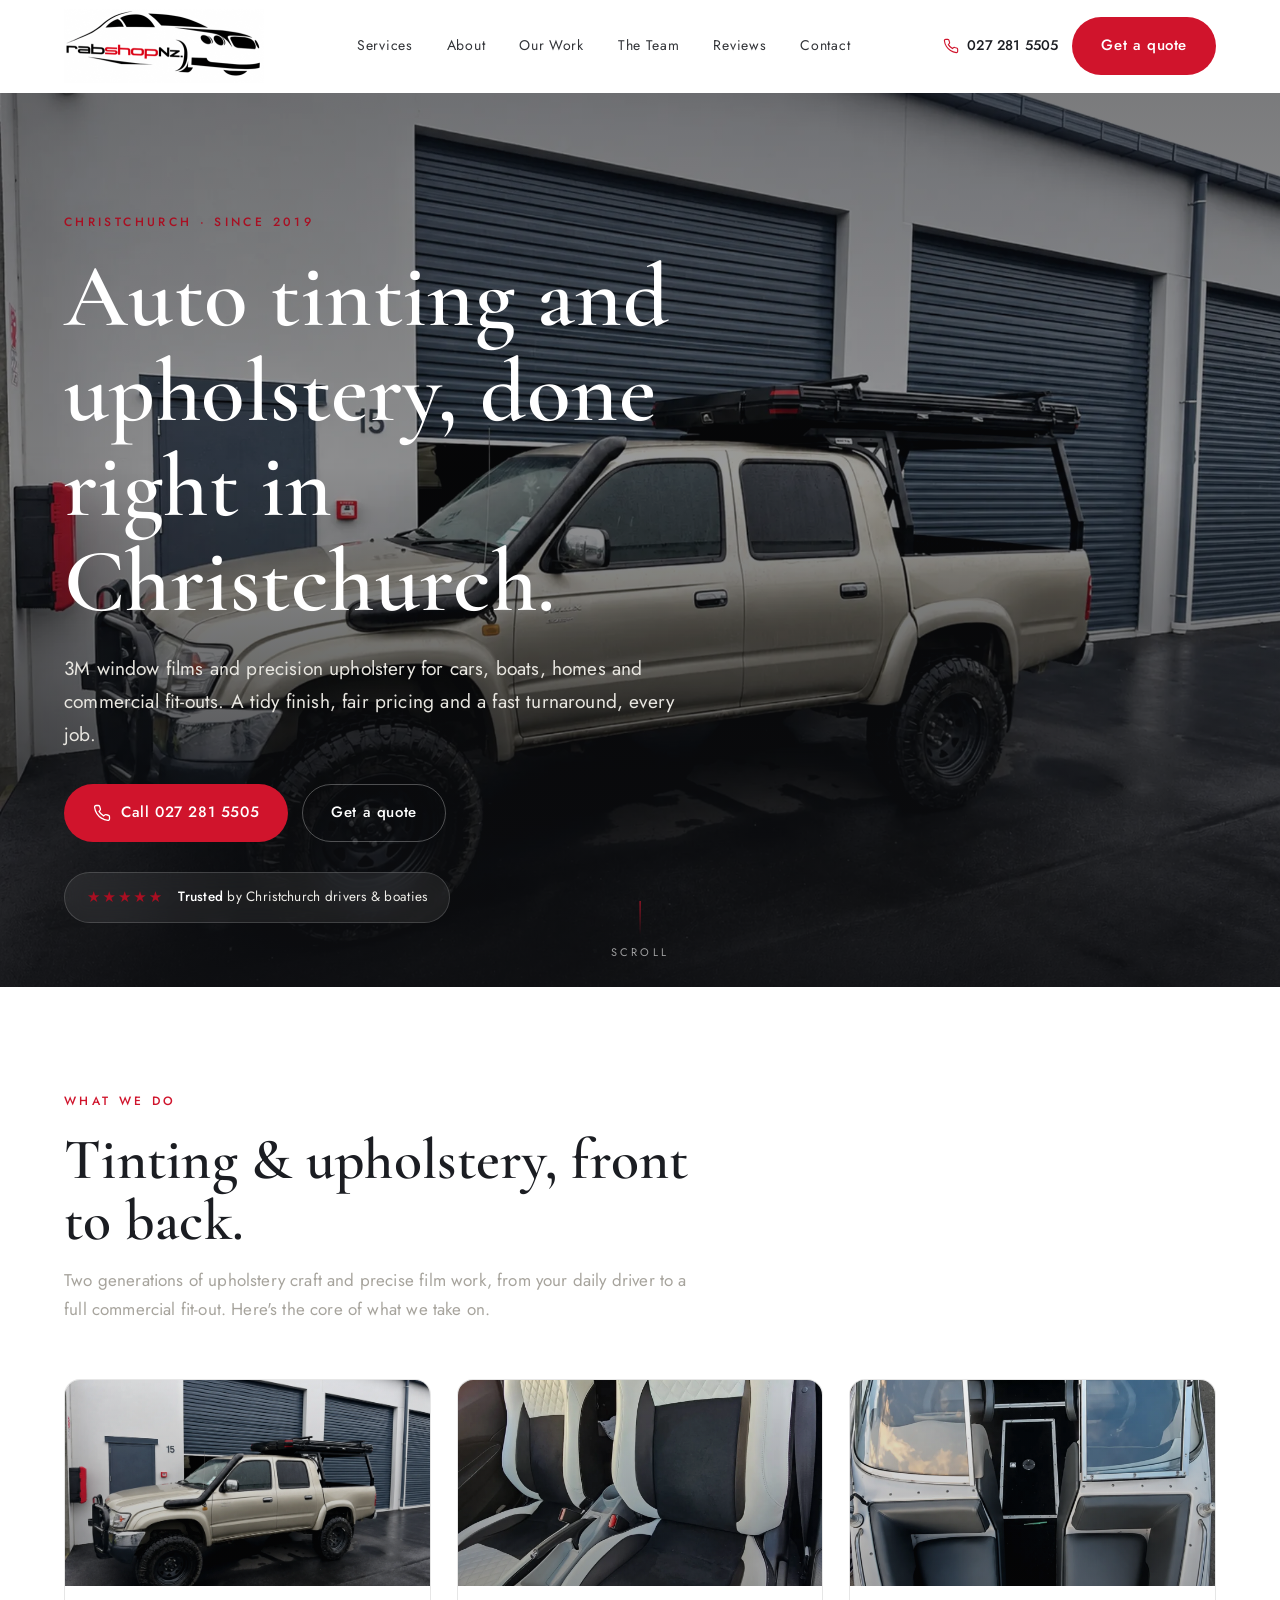
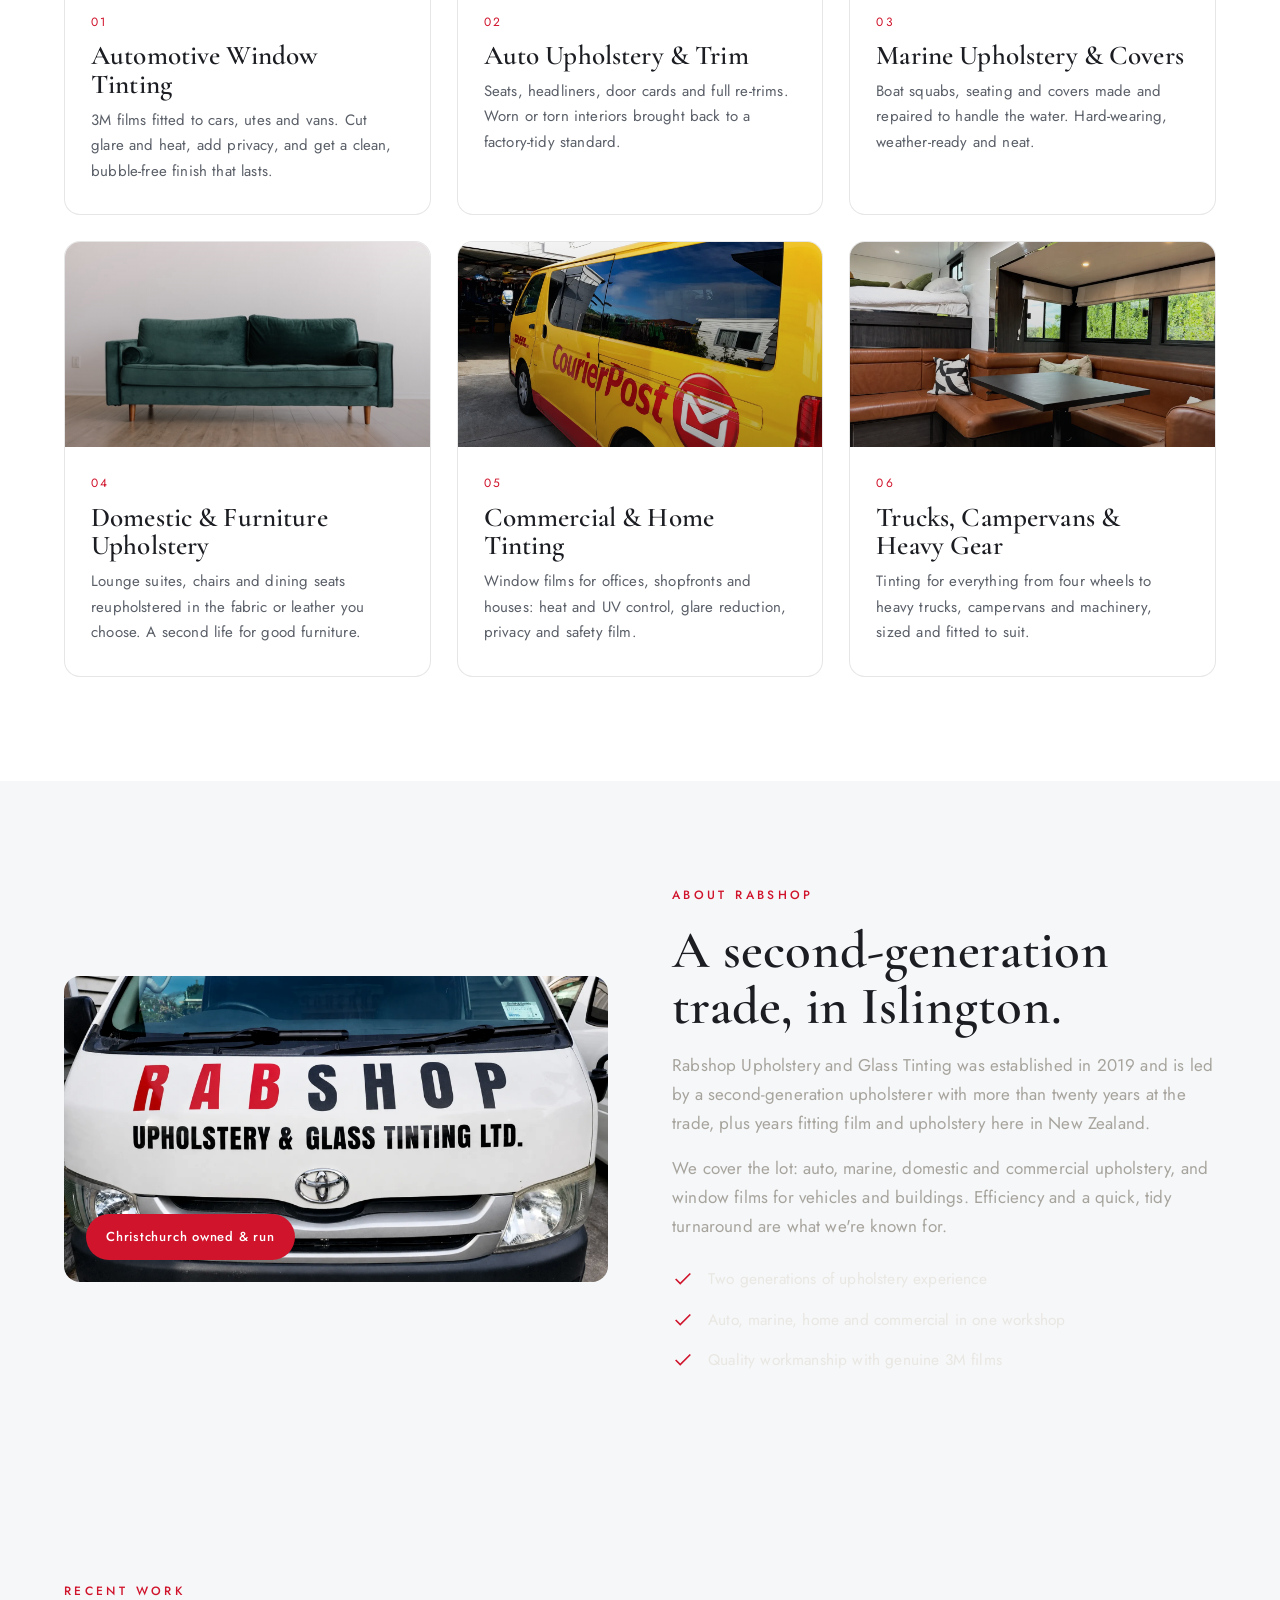
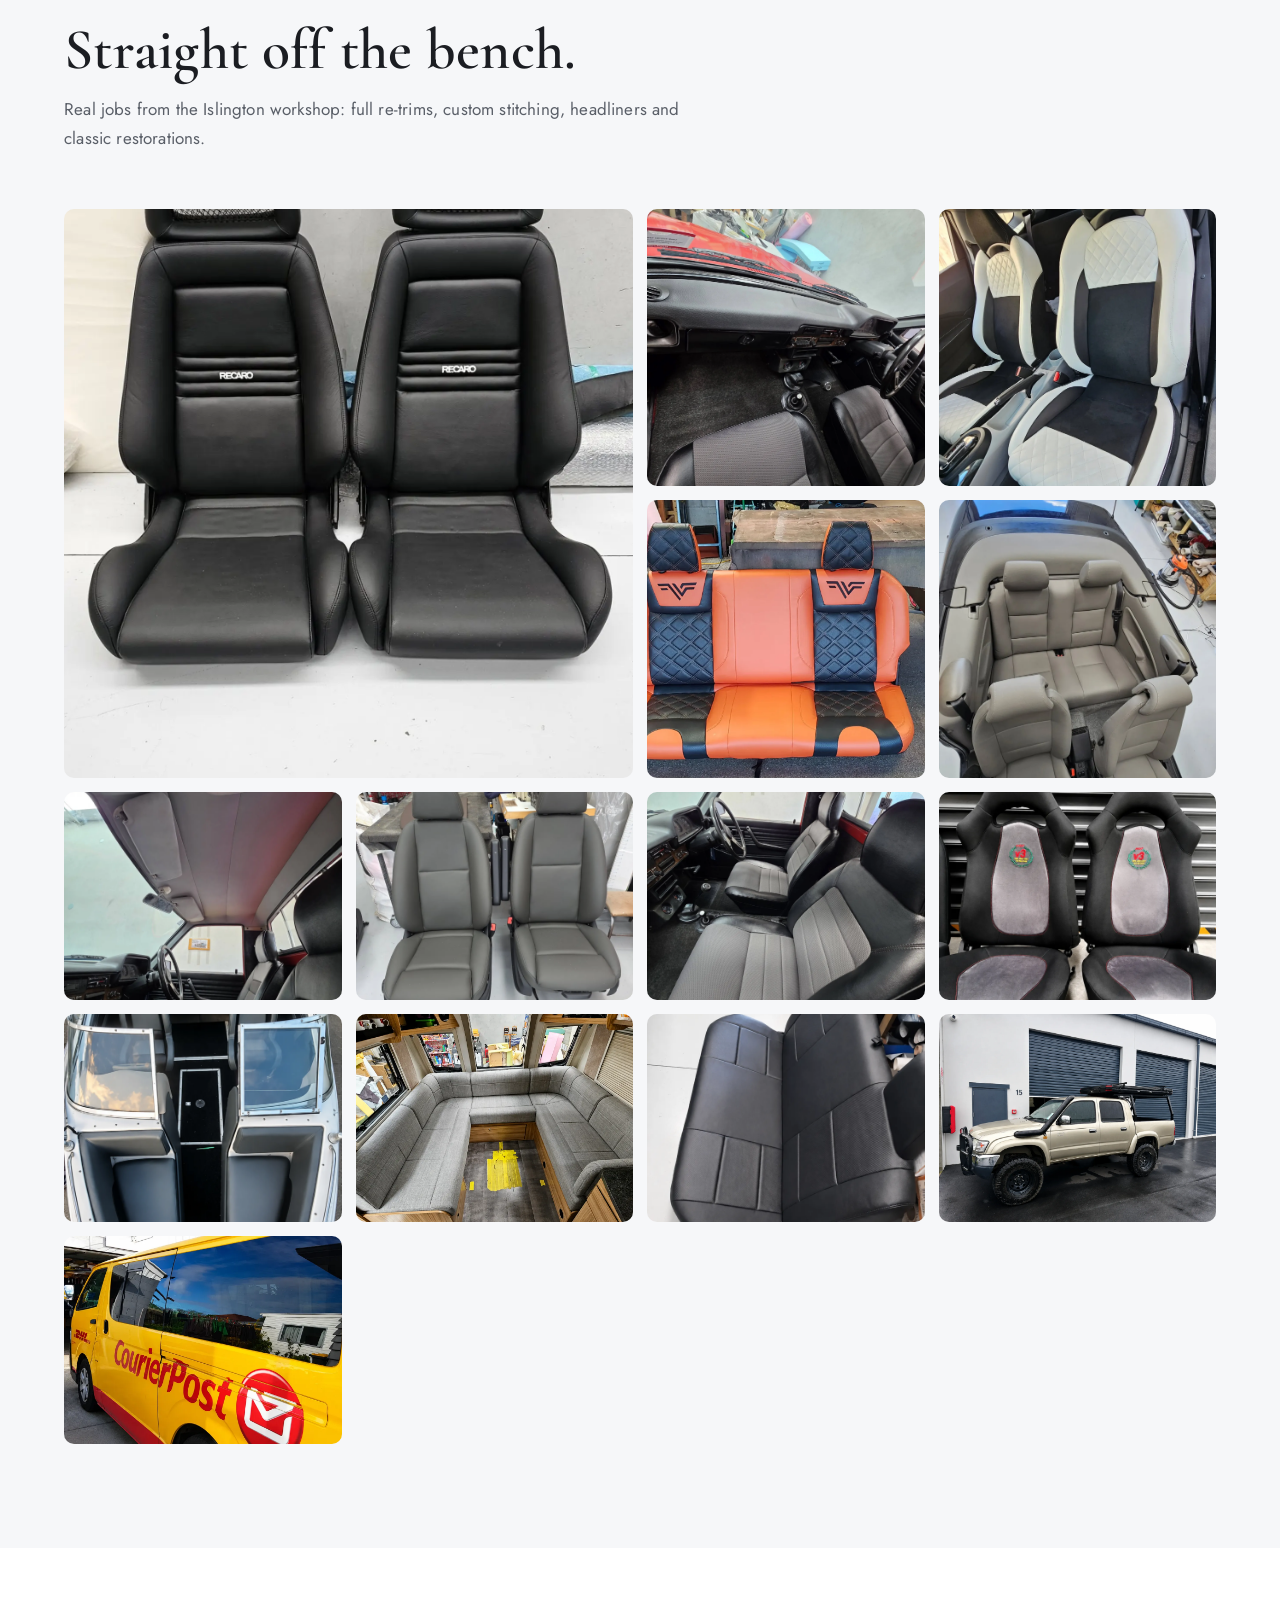
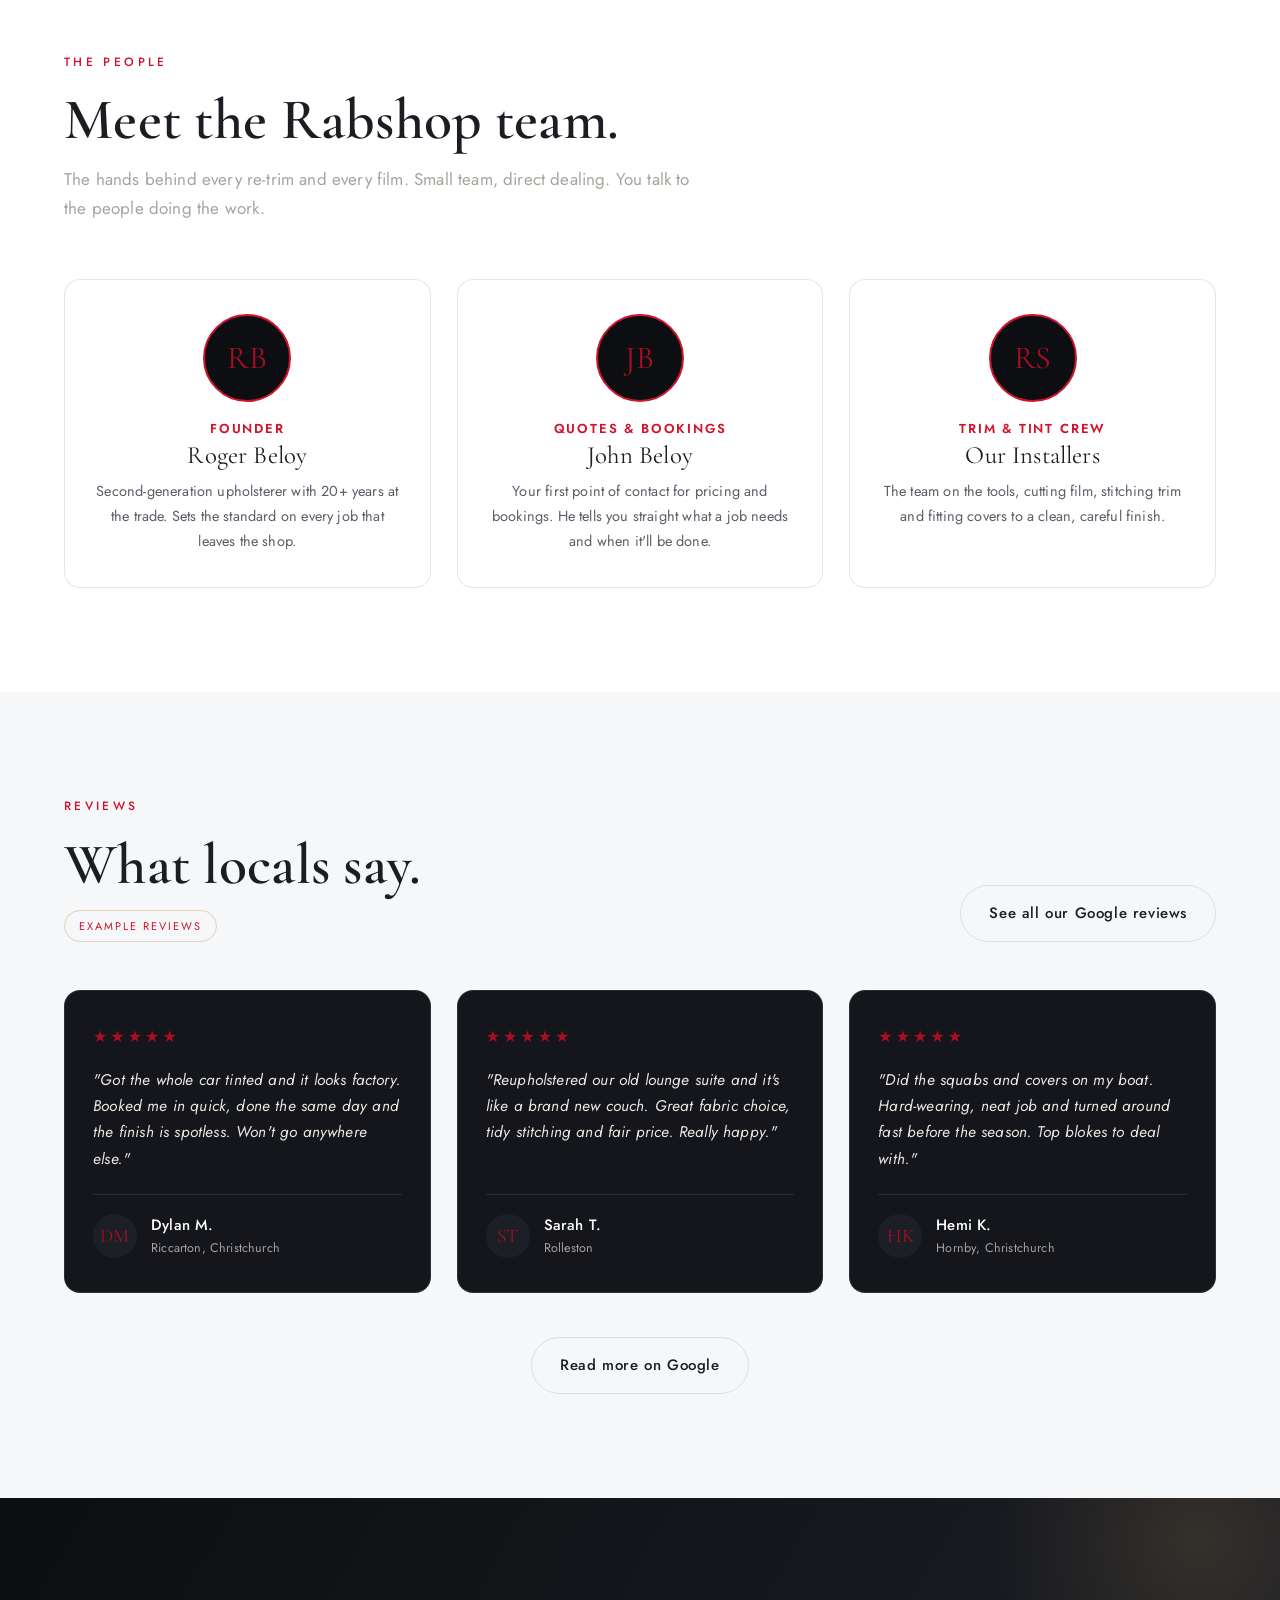
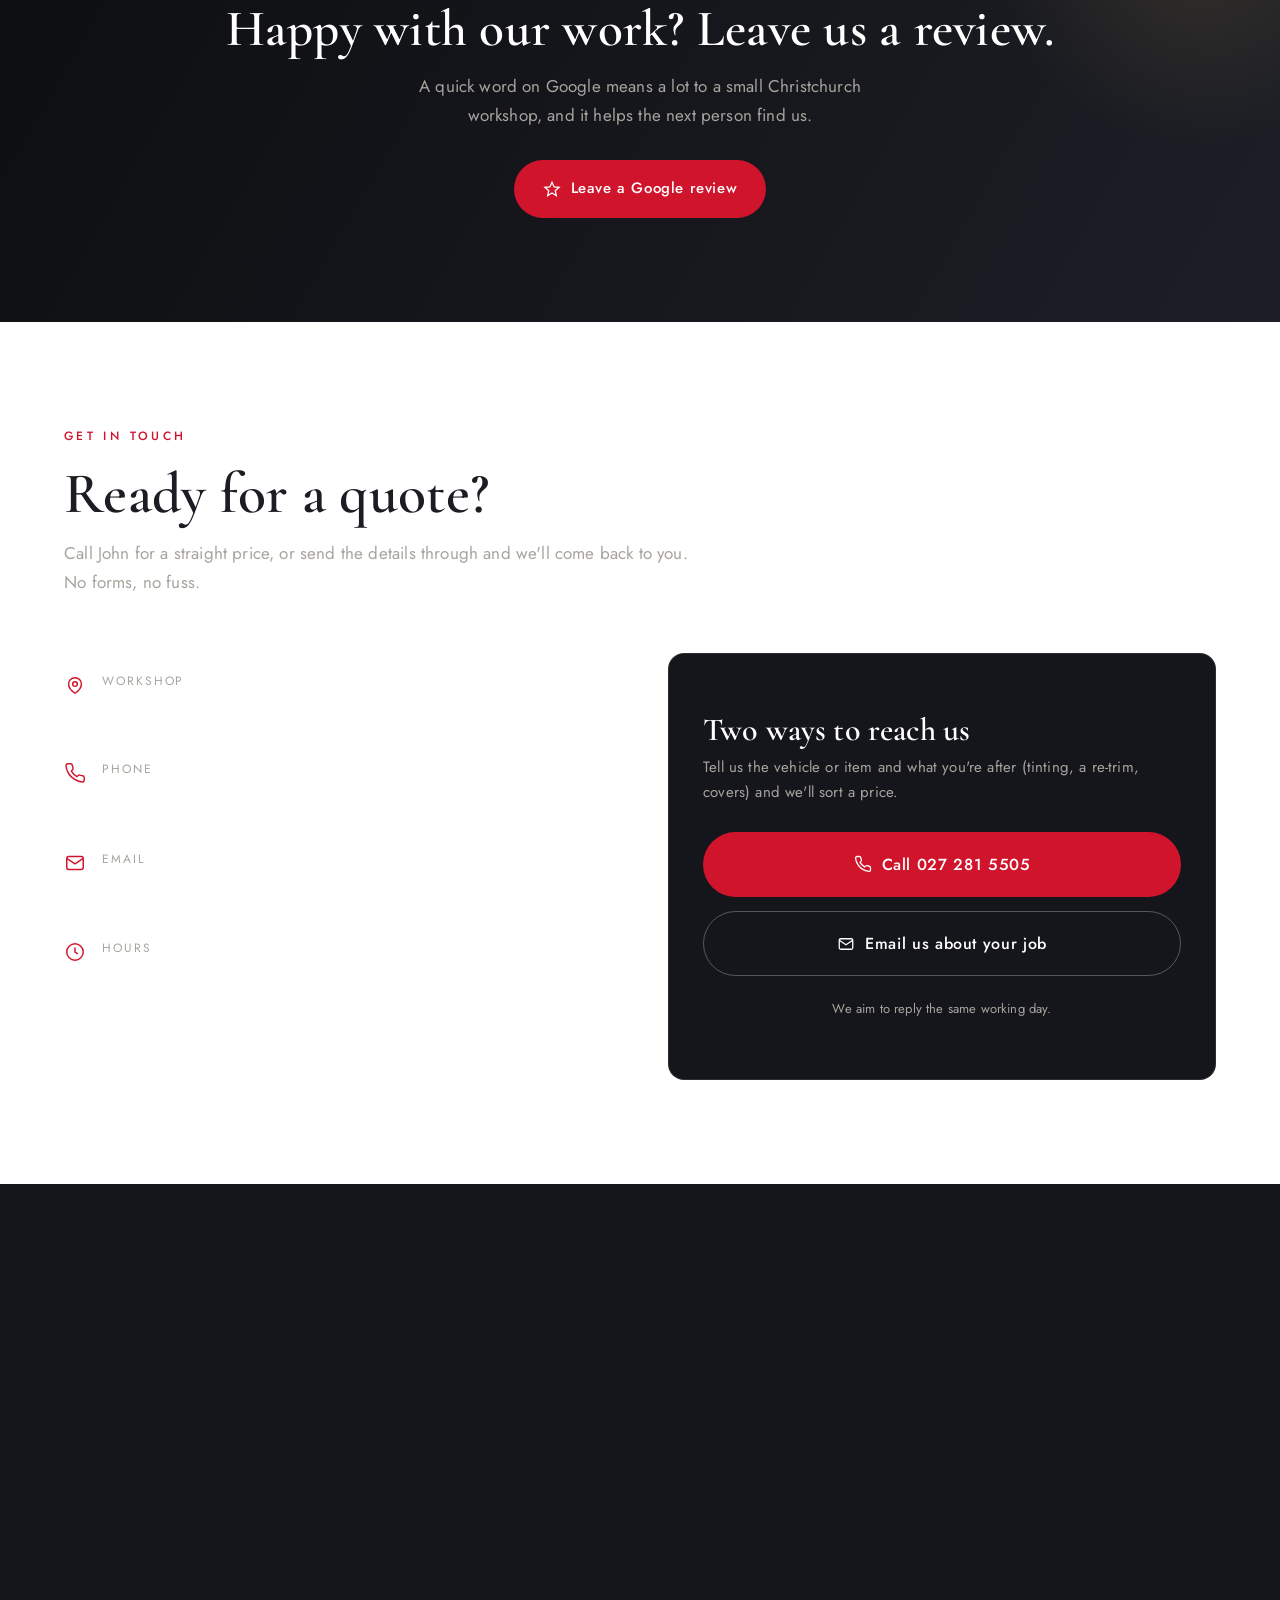
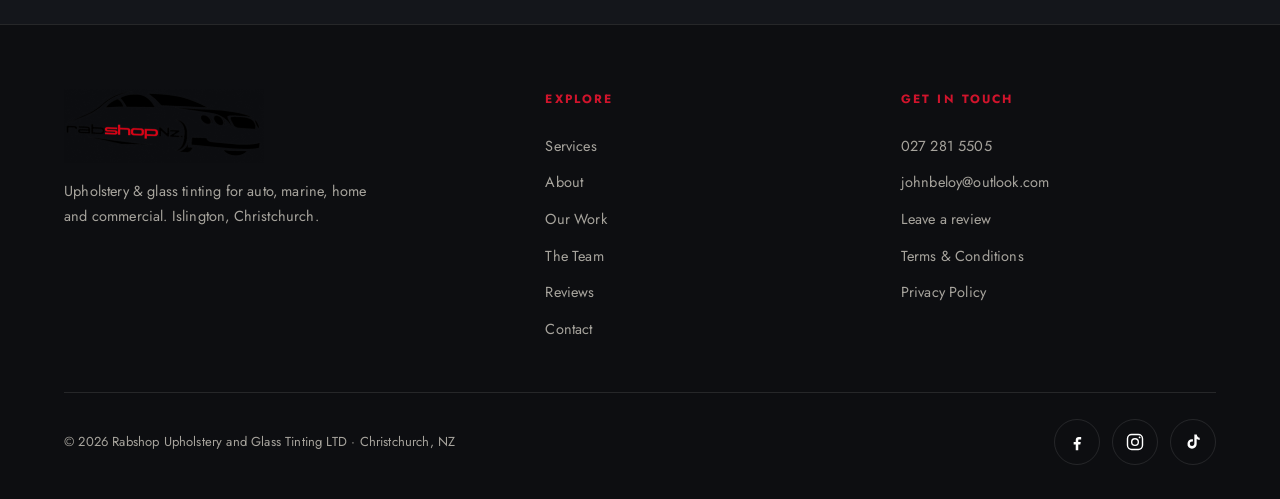
==== commit 2122591b: "White and red theme, white nav, larger logo, even gallery grid Co-Authored-By: Claude Fable 5 <norep" ====
--- a/index.html
+++ b/index.html
@@ -4,11 +4,11 @@
 <meta charset="UTF-8">
 <meta name="viewport" content="width=device-width, initial-scale=1">
 <title>Rabshop Upholstery &amp; Glass Tinting LTD | Auto Tinting &amp; Upholstery, Christchurch</title>
-<meta name="description" content="Rabshop Upholstery and Glass Tinting LTD — 3M window films and precision upholstery for cars, boats, homes and commercial fit-outs in Christchurch. Fast turnaround, tidy finish. Call 027 281 5505.">
-<meta property="og:title" content="Rabshop Upholstery & Glass Tinting LTD — Christchurch">
+<meta name="description" content="Rabshop Upholstery and Glass Tinting LTD: 3M window films and precision upholstery for cars, boats, homes and commercial fit-outs in Christchurch. Fast turnaround, tidy finish. Call 027 281 5505.">
+<meta property="og:title" content="Rabshop Upholstery & Glass Tinting LTD, Christchurch">
 <meta property="og:description" content="3M window tinting and precision upholstery for auto, marine, domestic & commercial. Christchurch since 2019.">
 <meta property="og:type" content="website">
-<meta property="og:image" content="img/hero-1.jpg">
+<meta property="og:image" content="https://rabshop-upholstery-and-glass-tintin.vercel.app/img/n-hilux.webp">
 <link rel="icon" href="favicon.svg" type="image/svg+xml">
 <link rel="preconnect" href="https://fonts.googleapis.com">
 <link rel="preconnect" href="https://fonts.gstatic.com" crossorigin>
@@ -19,8 +19,7 @@
 
 <!-- Opening animation -->
 <div id="intro">
-  <div class="mark">Rab<b>shop</b></div>
-  <div class="sub">Upholstery &amp; Glass Tinting</div>
+  <img class="intro-logo" src="img/logo.png" alt="Rabshop Upholstery &amp; Glass Tinting Ltd">
   <div class="bar"></div>
 </div>
 
@@ -28,12 +27,12 @@
 <header class="nav">
   <div class="wrap nav-inner">
     <a class="brand" href="index.html" aria-label="Rabshop home">
-      <svg class="logo" viewBox="0 0 64 64" aria-hidden="true"><rect width="64" height="64" rx="14" fill="#14161b"/><rect x="3" y="3" width="58" height="58" rx="12" fill="none" stroke="#c69a5b" stroke-width="1.5"/><text x="32" y="45" font-family="Georgia, serif" font-size="38" font-weight="600" fill="#c69a5b" text-anchor="middle">R</text></svg>
-      <span>Rab<b>shop</b></span>
+      <img class="brand-logo" src="img/logo.png" alt="Rabshop Upholstery &amp; Glass Tinting Ltd">
     </a>
     <nav class="nav-links">
       <a href="#services">Services</a>
       <a href="#about">About</a>
+      <a href="#work">Our Work</a>
       <a href="#crew">The Team</a>
       <a href="#reviews">Reviews</a>
       <a href="#contact">Contact</a>
@@ -54,6 +53,7 @@
   <button class="mm-close" aria-label="Close menu">&times;</button>
   <a href="#services">Services</a>
   <a href="#about">About</a>
+  <a href="#work">Our Work</a>
   <a href="#crew">The Team</a>
   <a href="#reviews">Reviews</a>
   <a href="#contact">Contact</a>
@@ -63,14 +63,14 @@
 <!-- Hero -->
 <section class="hero" id="top">
   <div class="hero-slides">
-    <div class="hero-slide active" style="background-image:url('img/hero-1.jpg')"></div>
-    <div class="hero-slide" style="background-image:url('img/hero-2.jpg')"></div>
-    <div class="hero-slide" style="background-image:url('img/hero-3.jpg')"></div>
+    <div class="hero-slide active" style="background-image:url('img/n-hilux.webp')"></div>
+    <div class="hero-slide" style="background-image:url('img/n-vanfront.webp')"></div>
+    <div class="hero-slide" style="background-image:url('img/fb-dash.webp')"></div>
   </div>
   <div class="wrap hero-inner">
     <span class="eyebrow">Christchurch &middot; Since 2019</span>
     <h1>Auto tinting and upholstery, done right in Christchurch.</h1>
-    <p class="lede">3M window films and precision upholstery for cars, boats, homes and commercial fit-outs — a tidy finish, fair pricing and a fast turnaround, every job.</p>
+    <p class="lede">3M window films and precision upholstery for cars, boats, homes and commercial fit-outs. A tidy finish, fair pricing and a fast turnaround, every job.</p>
     <div class="hero-cta">
       <a class="btn btn--solid" href="tel:+64272815505">
         <svg viewBox="0 0 24 24" fill="none" stroke="currentColor" stroke-width="1.7" aria-hidden="true"><path d="M22 16.9v3a2 2 0 0 1-2.2 2 19.8 19.8 0 0 1-8.6-3.1 19.5 19.5 0 0 1-6-6 19.8 19.8 0 0 1-3.1-8.7A2 2 0 0 1 4.1 2h3a2 2 0 0 1 2 1.7c.1.9.4 1.8.7 2.7a2 2 0 0 1-.5 2.1L8.1 9.9a16 16 0 0 0 6 6l1.4-1.2a2 2 0 0 1 2.1-.4c.9.3 1.8.6 2.7.7a2 2 0 0 1 1.7 2Z"/></svg>
@@ -78,32 +78,12 @@
       </a>
       <a class="btn btn--ghost" href="#contact">Get a quote</a>
     </div>
-    <div class="review-badge">
+    <a class="review-badge" href="#reviews">
       <span class="stars">&#9733;&#9733;&#9733;&#9733;&#9733;</span>
-      <span class="rb-txt"><b>4.9 rating</b> &middot; loved by Christchurch drivers &amp; boaties</span>
-    </div>
+      <span class="rb-txt"><b>Trusted</b> by Christchurch drivers &amp; boaties</span>
+    </a>
   </div>
   <div class="scroll-cue"><span class="dot"></span>Scroll</div>
-</section>
-
-<!-- Trust strip -->
-<section class="trust">
-  <div class="wrap">
-    <div class="trust-grid">
-      <div class="trust-item reveal">
-        <svg viewBox="0 0 24 24" fill="none" stroke="currentColor" stroke-width="1.6" aria-hidden="true"><path d="M12 21s-7-4.4-7-10a7 7 0 0 1 14 0c0 5.6-7 10-7 10Z"/><circle cx="12" cy="11" r="2.5"/></svg>
-        <div><h3>Islington workshop</h3><p>Based in Islington, Christchurch — car, marine, home and commercial work across Canterbury.</p></div>
-      </div>
-      <div class="trust-item reveal">
-        <svg viewBox="0 0 24 24" fill="none" stroke="currentColor" stroke-width="1.6" aria-hidden="true"><circle cx="12" cy="12" r="9"/><path d="M12 7v5l3 2"/></svg>
-        <div><h3>Fast turnaround</h3><p>Efficient, quick turnaround on every job without cutting corners on the finish.</p></div>
-      </div>
-      <div class="trust-item reveal">
-        <svg viewBox="0 0 24 24" fill="none" stroke="currentColor" stroke-width="1.6" aria-hidden="true"><path d="M9 12l2 2 4-4"/><path d="M12 3l7 3v6c0 4.5-3 7.6-7 9-4-1.4-7-4.5-7-9V6l7-3Z"/></svg>
-        <div><h3>3M &amp; genuine films</h3><p>Quality workmanship using mainly 3M window films — built to last and backed by our name.</p></div>
-      </div>
-    </div>
-  </div>
 </section>
 
 <!-- Services -->
@@ -112,32 +92,32 @@
     <div class="sec-head reveal">
       <span class="eyebrow">What we do</span>
       <h2>Tinting &amp; upholstery, front to back.</h2>
-      <p>Two generations of upholstery craft and precise film work — from your daily driver to a full commercial fit-out. Here's the core of what we take on.</p>
+      <p>Two generations of upholstery craft and precise film work, from your daily driver to a full commercial fit-out. Here's the core of what we take on.</p>
     </div>
     <div class="svc-grid">
       <article class="svc-card reveal">
-        <div class="svc-media"><img src="img/svc-tint.jpg" alt="Late-model car with tinted windows" loading="lazy" width="900" height="506"></div>
-        <div class="svc-body"><span class="svc-num">01</span><h3>Automotive Window Tinting</h3><p>3M films fitted to cars, utes and vans — cut glare and heat, add privacy, and get a clean, bubble-free finish that lasts.</p></div>
-      </article>
-      <article class="svc-card reveal">
-        <div class="svc-media"><img src="img/svc-auto.jpg" alt="Car interior and dashboard" loading="lazy" width="900" height="506"></div>
+        <div class="svc-media"><img src="img/n-hilux.webp" alt="Hilux with freshly tinted windows outside the Rabshop workshop" loading="lazy" width="900" height="506"></div>
+        <div class="svc-body"><span class="svc-num">01</span><h3>Automotive Window Tinting</h3><p>3M films fitted to cars, utes and vans. Cut glare and heat, add privacy, and get a clean, bubble-free finish that lasts.</p></div>
+      </article>
+      <article class="svc-card reveal">
+        <div class="svc-media"><img src="img/fb-diamond.webp" alt="Black and white diamond-stitched seats retrimmed by Rabshop" loading="lazy" width="900" height="506"></div>
         <div class="svc-body"><span class="svc-num">02</span><h3>Auto Upholstery &amp; Trim</h3><p>Seats, headliners, door cards and full re-trims. Worn or torn interiors brought back to a factory-tidy standard.</p></div>
       </article>
       <article class="svc-card reveal">
-        <div class="svc-media"><img src="img/svc-marine.jpg" alt="Boat on the water" loading="lazy" width="900" height="506"></div>
-        <div class="svc-body"><span class="svc-num">03</span><h3>Marine Upholstery &amp; Covers</h3><p>Boat squabs, seating and covers made and repaired to handle the water — hard-wearing, weather-ready and neat.</p></div>
+        <div class="svc-media"><img src="img/n-boat.webp" alt="Boat cockpit fully retrimmed in grey marine vinyl" loading="lazy" width="900" height="506"></div>
+        <div class="svc-body"><span class="svc-num">03</span><h3>Marine Upholstery &amp; Covers</h3><p>Boat squabs, seating and covers made and repaired to handle the water. Hard-wearing, weather-ready and neat.</p></div>
       </article>
       <article class="svc-card reveal">
         <div class="svc-media"><img src="img/svc-domestic.jpg" alt="Reupholstered sofa in a home" loading="lazy" width="900" height="506"></div>
-        <div class="svc-body"><span class="svc-num">04</span><h3>Domestic &amp; Furniture Upholstery</h3><p>Lounge suites, chairs and dining seats reupholstered in the fabric or leather you choose — a second life for good furniture.</p></div>
-      </article>
-      <article class="svc-card reveal">
-        <div class="svc-media"><img src="img/svc-commercial.jpg" alt="Commercial glass office building" loading="lazy" width="900" height="506"></div>
-        <div class="svc-body"><span class="svc-num">05</span><h3>Commercial &amp; Home Tinting</h3><p>Window films for offices, shopfronts and houses — heat and UV control, glare reduction, privacy and safety film.</p></div>
-      </article>
-      <article class="svc-card reveal">
-        <div class="svc-media"><img src="img/svc-heavy.jpg" alt="Heavy vehicle ready for tinting" loading="lazy" width="900" height="506"></div>
-        <div class="svc-body"><span class="svc-num">06</span><h3>Trucks, Campervans &amp; Heavy Gear</h3><p>Tinting for everything from four wheels to heavy trucks, campervans and machinery — sized and fitted to suit.</p></div>
+        <div class="svc-body"><span class="svc-num">04</span><h3>Domestic &amp; Furniture Upholstery</h3><p>Lounge suites, chairs and dining seats reupholstered in the fabric or leather you choose. A second life for good furniture.</p></div>
+      </article>
+      <article class="svc-card reveal">
+        <div class="svc-media"><img src="img/n-courier.webp" alt="Courier van with dark commercial window tint" loading="lazy" width="900" height="506"></div>
+        <div class="svc-body"><span class="svc-num">05</span><h3>Commercial &amp; Home Tinting</h3><p>Window films for offices, shopfronts and houses: heat and UV control, glare reduction, privacy and safety film.</p></div>
+      </article>
+      <article class="svc-card reveal">
+        <div class="svc-media"><img src="img/n-motorhome.webp" alt="Motorhome lounge retrimmed in tan leather" loading="lazy" width="900" height="506"></div>
+        <div class="svc-body"><span class="svc-num">06</span><h3>Trucks, Campervans &amp; Heavy Gear</h3><p>Tinting for everything from four wheels to heavy trucks, campervans and machinery, sized and fitted to suit.</p></div>
       </article>
     </div>
   </div>
@@ -148,20 +128,47 @@
   <div class="wrap">
     <div class="about-grid">
       <div class="about-media reveal">
-        <img src="img/about.jpg" alt="Vehicle detailed and finished in the Rabshop workshop" loading="lazy" width="1100" height="825">
+        <img src="img/n-vanfront.webp" alt="The sign-written Rabshop van outside the Islington workshop" loading="lazy" width="1100" height="825">
         <span class="about-tag">Christchurch owned &amp; run</span>
       </div>
       <div class="about-copy reveal">
         <span class="eyebrow">About Rabshop</span>
         <h2>A second-generation trade, in Islington.</h2>
-        <p>Rabshop Upholstery and Glass Tinting was established in 2019 and is led by a second-generation upholsterer with more than twenty years at the trade — plus years fitting film and upholstery here in New Zealand.</p>
+        <p>Rabshop Upholstery and Glass Tinting was established in 2019 and is led by a second-generation upholsterer with more than twenty years at the trade, plus years fitting film and upholstery here in New Zealand.</p>
         <p>We cover the lot: auto, marine, domestic and commercial upholstery, and window films for vehicles and buildings. Efficiency and a quick, tidy turnaround are what we're known for.</p>
         <ul class="checklist">
           <li><svg viewBox="0 0 24 24" fill="none" stroke="currentColor" stroke-width="1.8" aria-hidden="true"><path d="M20 6 9 17l-5-5"/></svg>Two generations of upholstery experience</li>
-          <li><svg viewBox="0 0 24 24" fill="none" stroke="currentColor" stroke-width="1.8" aria-hidden="true"><path d="M20 6 9 17l-5-5"/></svg>Auto, marine, home and commercial — one workshop</li>
+          <li><svg viewBox="0 0 24 24" fill="none" stroke="currentColor" stroke-width="1.8" aria-hidden="true"><path d="M20 6 9 17l-5-5"/></svg>Auto, marine, home and commercial in one workshop</li>
           <li><svg viewBox="0 0 24 24" fill="none" stroke="currentColor" stroke-width="1.8" aria-hidden="true"><path d="M20 6 9 17l-5-5"/></svg>Quality workmanship with genuine 3M films</li>
         </ul>
       </div>
+    </div>
+  </div>
+</section>
+
+<!-- Recent work -->
+<section class="section section--bone" id="work">
+  <div class="wrap">
+    <div class="sec-head reveal">
+      <span class="eyebrow">Recent work</span>
+      <h2>Straight off the bench.</h2>
+      <p>Real jobs from the Islington workshop: full re-trims, custom stitching, headliners and classic restorations.</p>
+    </div>
+    <div class="work-gallery reveal">
+      <img class="feature" src="img/fb-recaro.webp" alt="Pair of Recaro seats retrimmed in black leather" loading="lazy">
+      <img src="img/fb-dash.webp" alt="Classic Toyota dash and interior restored" loading="lazy">
+      <img src="img/fb-diamond.webp" alt="Black and white diamond-stitched seats" loading="lazy">
+      <img src="img/fb-bench.webp" alt="Custom orange and black bench seat with logo stitching" loading="lazy">
+      <img src="img/fb-convertible.webp" alt="Convertible interior retrimmed in light leather" loading="lazy">
+      <img src="img/fb-headliner.webp" alt="New headliner fitted in a classic ute" loading="lazy">
+      <img src="img/fb-vanseats.webp" alt="Van seats retrimmed in hard-wearing grey leather" loading="lazy">
+      <img src="img/fb-frontseats.webp" alt="Classic cab seats in black vinyl with cloth centres" loading="lazy">
+      <img src="img/n-v3seats.webp" alt="V3 STI seats retrimmed in black cloth and grey suede" loading="lazy">
+      <img src="img/n-boat.webp" alt="Boat interior retrimmed in grey marine vinyl" loading="lazy">
+      <img src="img/n-caravan.webp" alt="Caravan lounge re-covered in grey upholstery fabric" loading="lazy">
+      <img src="img/n-blackbench.webp" alt="Bench seat retrimmed in black leather with carbon inserts" loading="lazy">
+      <img src="img/n-hilux.webp" alt="Hilux cab interior retrimmed" loading="lazy">
+      <img src="img/n-courier.webp" alt="Courier van fleet tinting" loading="lazy">
     </div>
   </div>
 </section>
@@ -172,7 +179,7 @@
     <div class="sec-head reveal">
       <span class="eyebrow">The people</span>
       <h2>Meet the Rabshop team.</h2>
-      <p>The hands behind every re-trim and every film. Small team, direct dealing — you talk to the people doing the work.</p>
+      <p>The hands behind every re-trim and every film. Small team, direct dealing. You talk to the people doing the work.</p>
     </div>
     <div class="crew-grid">
       <div class="crew-card reveal">
@@ -185,13 +192,13 @@
         <div class="avatar">JB</div>
         <h3>Quotes &amp; Bookings</h3>
         <span class="role">John Beloy</span>
-        <p>Your first point of contact for pricing and bookings — tells you straight what a job needs and when it'll be done.</p>
+        <p>Your first point of contact for pricing and bookings. He tells you straight what a job needs and when it'll be done.</p>
       </div>
       <div class="crew-card reveal">
         <div class="avatar">RS</div>
         <h3>Trim &amp; Tint Crew</h3>
         <span class="role">Our Installers</span>
-        <p>The team on the tools — cutting film, stitching trim and fitting covers to a clean, careful finish.</p>
+        <p>The team on the tools, cutting film, stitching trim and fitting covers to a clean, careful finish.</p>
       </div>
     </div>
   </div>
@@ -235,7 +242,7 @@
 <section class="section review-banner">
   <div class="wrap">
     <h2>Happy with our work? Leave us a review.</h2>
-    <p>A quick word on Google means a lot to a small Christchurch workshop — and helps the next person find us.</p>
+    <p>A quick word on Google means a lot to a small Christchurch workshop, and it helps the next person find us.</p>
     <a class="btn btn--solid" href="https://www.google.com/maps/search/?api=1&query=Rabshop%20Upholstery%20and%20Glass%20Tinting%20Islington%20Christchurch" target="_blank" rel="noopener">
       <svg viewBox="0 0 24 24" fill="none" stroke="currentColor" stroke-width="1.7" aria-hidden="true"><path d="M12 17.3 6.2 21l1.5-6.6L2.5 9.8l6.7-.6L12 3l2.8 6.2 6.7.6-5.2 4.6L17.8 21z"/></svg>
       Leave a Google review
@@ -267,7 +274,7 @@
         </div>
         <div class="info-row">
           <svg viewBox="0 0 24 24" fill="none" stroke="currentColor" stroke-width="1.6" aria-hidden="true"><circle cx="12" cy="12" r="9"/><path d="M12 7v5l3 2"/></svg>
-          <div><div class="lbl">Hours</div><div class="val">Mon&ndash;Fri, by appointment &mdash; give us a call</div></div>
+          <div><div class="lbl">Hours</div><div class="val">Mon&ndash;Fri, by appointment. Give us a call</div></div>
         </div>
         <div class="socials">
           <a href="https://www.facebook.com/p/Rabshop-Upholstery-and-Glass-Tinting-Ltd-100063622200543/" target="_blank" rel="noopener" aria-label="Facebook">
@@ -283,7 +290,7 @@
       </div>
       <div class="contact-card reveal">
         <h3>Two ways to reach us</h3>
-        <p>Tell us the vehicle or item and what you're after — tinting, a re-trim, covers — and we'll sort a price.</p>
+        <p>Tell us the vehicle or item and what you're after (tinting, a re-trim, covers) and we'll sort a price.</p>
         <a class="btn btn--solid" href="tel:+64272815505">
           <svg viewBox="0 0 24 24" fill="none" stroke="currentColor" stroke-width="1.7" aria-hidden="true"><path d="M22 16.9v3a2 2 0 0 1-2.2 2 19.8 19.8 0 0 1-8.6-3.1 19.5 19.5 0 0 1-6-6 19.8 19.8 0 0 1-3.1-8.7A2 2 0 0 1 4.1 2h3a2 2 0 0 1 2 1.7c.1.9.4 1.8.7 2.7a2 2 0 0 1-.5 2.1L8.1 9.9a16 16 0 0 0 6 6l1.4-1.2a2 2 0 0 1 2.1-.4c.9.3 1.8.6 2.7.7a2 2 0 0 1 1.7 2Z"/></svg>
           Call 027 281 5505
@@ -311,15 +318,15 @@
     <div class="foot-grid">
       <div class="foot-brand">
         <a class="brand" href="index.html">
-          <svg class="logo" viewBox="0 0 64 64" aria-hidden="true"><rect width="64" height="64" rx="14" fill="#14161b"/><rect x="3" y="3" width="58" height="58" rx="12" fill="none" stroke="#c69a5b" stroke-width="1.5"/><text x="32" y="45" font-family="Georgia, serif" font-size="38" font-weight="600" fill="#c69a5b" text-anchor="middle">R</text></svg>
-          <span>Rab<b>shop</b></span>
-        </a>
-        <p>Upholstery &amp; glass tinting for auto, marine, home and commercial — Islington, Christchurch.</p>
+          <img class="brand-logo" src="img/logo.png" alt="Rabshop Upholstery &amp; Glass Tinting Ltd">
+        </a>
+        <p>Upholstery &amp; glass tinting for auto, marine, home and commercial. Islington, Christchurch.</p>
       </div>
       <div class="foot-col">
         <h4>Explore</h4>
         <a href="#services">Services</a>
         <a href="#about">About</a>
+        <a href="#work">Our Work</a>
         <a href="#crew">The Team</a>
         <a href="#reviews">Reviews</a>
         <a href="#contact">Contact</a>
--- a/css/style.css
+++ b/css/style.css
@@ -5,17 +5,17 @@
   --ink:#0d0e11;
   --ink-2:#14161b;
   --ink-3:#1c1f26;
-  --bone:#f4f1ea;
-  --bone-2:#ece7dc;
-  --paper:#fbfaf7;
+  --bone:#f6f7f9;
+  --bone-2:#eceef2;
+  --paper:#ffffff;
   --line:rgba(255,255,255,.10);
   --line-dark:rgba(13,14,17,.10);
-  --accent:#c69a5b;
-  --accent-2:#dcb877;
+  --accent:#d0142c;
+  --accent-2:#a90f22;
   --txt:#e9e7e2;
   --txt-dim:#a7a49d;
-  --txt-dark:#23252b;
-  --txt-dark-dim:#5f6169;
+  --txt-dark:#1b1d22;
+  --txt-dark-dim:#5a5f68;
   --radius:16px;
   --radius-sm:10px;
   --maxw:1200px;
@@ -27,7 +27,7 @@
 body{
   margin:0;
   font-family:"Jost",system-ui,-apple-system,Segoe UI,Roboto,sans-serif;
-  background:var(--ink);
+  background:var(--paper);
   color:var(--txt);
   font-size:17px;
   line-height:1.7;
@@ -44,11 +44,15 @@
   font-size:12px;font-weight:500;color:var(--accent);margin:0 0 18px;display:block;
 }
 .section{padding:104px 0}
-.section--dark{background:var(--ink);color:var(--txt)}
-.section--ink2{background:var(--ink-2);color:var(--txt)}
+.section--dark{background:var(--paper);color:var(--txt-dark)}
+.section--dark h1,.section--dark h2,.section--dark h3{color:var(--txt-dark)}
+.section--dark p{color:var(--txt-dark-dim)}
+.section--ink2{background:var(--bone);color:var(--txt-dark)}
+.section--ink2 h1,.section--ink2 h2,.section--ink2 h3{color:var(--txt-dark)}
+.section--ink2 p{color:var(--txt-dark-dim)}
 .section--bone{background:var(--bone);color:var(--txt-dark)}
 .section--paper{background:var(--paper);color:var(--txt-dark)}
-.section--bone .eyebrow,.section--paper .eyebrow{color:#a67c3e}
+.section--bone .eyebrow,.section--paper .eyebrow,.section--dark .eyebrow,.section--ink2 .eyebrow{color:var(--accent)}
 .sec-head{max-width:640px;margin:0 0 56px}
 .sec-head h2{font-size:clamp(2.2rem,5vw,3.6rem)}
 .sec-head p{color:var(--txt-dim);margin-top:14px}
@@ -61,22 +65,22 @@
   min-height:52px;
 }
 .btn svg{width:18px;height:18px;flex:0 0 auto}
-.btn--solid{background:var(--accent);color:#1a1408}
+.btn--solid{background:var(--accent);color:#fff}
 .btn--solid:hover{background:var(--accent-2);transform:translateY(-2px)}
 .btn--ghost{border-color:rgba(255,255,255,.28);color:#fff}
 .btn--ghost:hover{border-color:var(--accent);color:var(--accent-2);transform:translateY(-2px)}
 .btn--dark{border-color:var(--line-dark);color:var(--txt-dark)}
-.btn--dark:hover{border-color:var(--accent);color:#8a5f22;transform:translateY(-2px)}
+.btn--dark:hover{border-color:var(--accent);color:var(--accent);transform:translateY(-2px)}
 
 /* intro overlay */
 #intro{
-  position:fixed;inset:0;z-index:2000;background:var(--ink);
+  position:fixed;inset:0;z-index:2000;background:#fff;
   display:flex;align-items:center;justify-content:center;flex-direction:column;gap:14px;
   transition:opacity .8s var(--ease),visibility .8s var(--ease);
 }
 #intro .mark{font-family:"Cormorant Garamond",serif;font-size:clamp(2rem,7vw,3.4rem);color:#fff;letter-spacing:.04em;opacity:0;transform:translateY(14px);animation:introUp .9s var(--ease) .15s forwards}
 #intro .mark b{color:var(--accent);font-weight:600}
-#intro .sub{font-size:12px;letter-spacing:.34em;text-transform:uppercase;color:var(--txt-dim);opacity:0;animation:introUp .9s var(--ease) .38s forwards}
+#intro .sub{font-size:12px;letter-spacing:.34em;text-transform:uppercase;color:var(--txt-dark-dim);opacity:0;animation:introUp .9s var(--ease) .38s forwards}
 #intro .bar{width:0;height:2px;background:var(--accent);animation:introBar 1s var(--ease) .5s forwards;max-width:180px}
 body.loaded #intro{opacity:0;visibility:hidden}
 @keyframes introUp{to{opacity:1;transform:none}}
@@ -84,20 +88,22 @@
 
 /* nav */
 header.nav{
-  position:fixed;top:0;left:0;right:0;z-index:1000;
-  transition:background .4s var(--ease),border-color .4s var(--ease),backdrop-filter .4s;
+  position:fixed;top:0;left:0;right:0;z-index:1000;background:#fff;
+  border-bottom:1px solid var(--line-dark);
+  transition:box-shadow .4s var(--ease);
   border-bottom:1px solid transparent;
 }
-header.nav.scrolled{background:rgba(13,14,17,.82);backdrop-filter:blur(14px);border-bottom-color:var(--line)}
-.nav-inner{display:flex;align-items:center;justify-content:space-between;height:78px}
+header.nav.scrolled{background:#fff;backdrop-filter:blur(14px);border-bottom-color:var(--line-dark);box-shadow:0 6px 24px -18px rgba(16,18,22,.5)}
+.nav-inner{display:flex;align-items:center;justify-content:space-between;height:92px}
+@media(max-width:620px){.nav-inner{height:74px}}
 .brand{display:flex;align-items:center;gap:12px;font-family:"Cormorant Garamond",serif;color:#fff;font-size:1.5rem;letter-spacing:.02em}
 .brand b{color:var(--accent);font-weight:600}
 .brand .logo{width:38px;height:38px;flex:0 0 auto}
 .nav-links{display:flex;align-items:center;gap:34px}
-.nav-links a{font-size:14px;letter-spacing:.05em;color:var(--txt);opacity:.86;transition:color .3s,opacity .3s}
-.nav-links a:hover{color:var(--accent-2);opacity:1}
+.nav-links a{font-size:14px;letter-spacing:.05em;color:var(--txt-dark);opacity:.9;transition:color .3s,opacity .3s}
+.nav-links a:hover{color:var(--accent);opacity:1}
 .nav-cta{display:flex;align-items:center;gap:14px}
-.nav-phone{display:inline-flex;align-items:center;gap:8px;font-size:14px;color:#fff}
+.nav-phone{display:inline-flex;align-items:center;gap:8px;font-size:14px;color:var(--txt-dark);font-weight:500}
 .nav-phone svg{width:16px;height:16px;color:var(--accent)}
 .hamburger{display:none;width:46px;height:46px;border:1px solid var(--line);background:rgba(255,255,255,.04);border-radius:10px;cursor:pointer;padding:0;align-items:center;justify-content:center}
 .hamburger span{display:block;width:20px;height:2px;background:#fff;position:relative}
@@ -112,7 +118,8 @@
 .mm-close{position:absolute;top:24px;right:24px;width:46px;height:46px;border:1px solid var(--line);background:none;border-radius:10px;color:#fff;font-size:26px;cursor:pointer}
 
 /* hero */
-.hero{position:relative;min-height:100svh;display:flex;align-items:flex-end;background:var(--ink);overflow:hidden}
+.hero{position:relative;min-height:calc(100svh - 92px);margin-top:92px;display:flex;align-items:flex-end;background:var(--ink);overflow:hidden}
+@media(max-width:620px){.hero{min-height:calc(100svh - 74px);margin-top:74px}}
 .hero-slides{position:absolute;inset:0;z-index:0}
 .hero-slide{position:absolute;inset:0;background-size:cover;background-position:center;opacity:0;transition:opacity 1.6s var(--ease);filter:saturate(.86) contrast(1.06)}
 .hero-slide.active{opacity:1}
@@ -135,7 +142,7 @@
 @keyframes cue{0%{opacity:0;transform:scaleY(.3);transform-origin:top}50%{opacity:1}100%{opacity:0;transform:scaleY(1);transform-origin:bottom}}
 
 /* trust strip */
-.trust{background:var(--ink-2);border-top:1px solid var(--line);border-bottom:1px solid var(--line)}
+.trust{background:var(--bone);border-top:1px solid var(--line-dark);border-bottom:1px solid var(--line-dark);color:var(--txt-dark)}
 .trust-grid{display:grid;grid-template-columns:repeat(3,1fr);gap:0}
 .trust-item{padding:40px 30px;display:flex;gap:18px;align-items:flex-start;border-right:1px solid var(--line)}
 .trust-item:last-child{border-right:none}
@@ -159,8 +166,8 @@
 /* about */
 .about-grid{display:grid;grid-template-columns:1fr 1fr;gap:64px;align-items:center}
 .about-media{position:relative}
-.about-media img{width:100%;aspect-ratio:4/3;object-fit:cover;border-radius:var(--radius);filter:saturate(.85) contrast(1.05)}
-.about-tag{position:absolute;left:22px;bottom:22px;background:var(--accent);color:#1a1408;padding:12px 20px;border-radius:100px;font-size:13px;letter-spacing:.06em;font-weight:500}
+.about-media img{width:100%;height:auto;border-radius:var(--radius);filter:saturate(.85) contrast(1.05)}
+.about-tag{position:absolute;left:22px;bottom:22px;background:var(--accent);color:#fff;padding:12px 20px;border-radius:100px;font-size:13px;letter-spacing:.06em;font-weight:500}
 .about-copy h2{font-size:clamp(2.1rem,4.4vw,3.3rem)}
 .about-copy p{color:var(--txt-dim);margin-top:16px}
 .checklist{list-style:none;padding:0;margin:26px 0 0;display:grid;gap:14px}
@@ -270,3 +277,18 @@
   .reveal{opacity:1;transform:none;transition:none}
   #intro .mark,#intro .sub,#intro .bar{animation:none;opacity:1}
 }
+
+/* ---- recent work gallery ---- */
+.work-gallery{display:grid;grid-template-columns:repeat(4,1fr);gap:14px}
+.work-gallery img{width:100%;height:100%;aspect-ratio:4/3;object-fit:cover;border-radius:10px;display:block;
+  transition:transform .5s var(--ease)}
+.work-gallery a,.work-gallery figure{margin:0;overflow:hidden;border-radius:10px;display:block}
+.work-gallery img:hover{transform:scale(1.04)}
+.work-gallery img.feature{grid-column:span 2;grid-row:span 2;aspect-ratio:1/1}
+@media(max-width:1000px){.work-gallery{grid-template-columns:repeat(3,1fr)}}
+@media(max-width:720px){.work-gallery{grid-template-columns:repeat(2,1fr)}
+  .work-gallery img.feature{grid-column:span 2;grid-row:auto;aspect-ratio:4/3}}
+a.review-badge{text-decoration:none}
+.intro-logo{width:min(460px,80vw);height:auto;opacity:0;animation:introUp .9s var(--ease) .15s forwards}
+.brand-logo{height:74px;width:auto;display:block}
+@media(max-width:620px){.brand-logo{height:56px}}
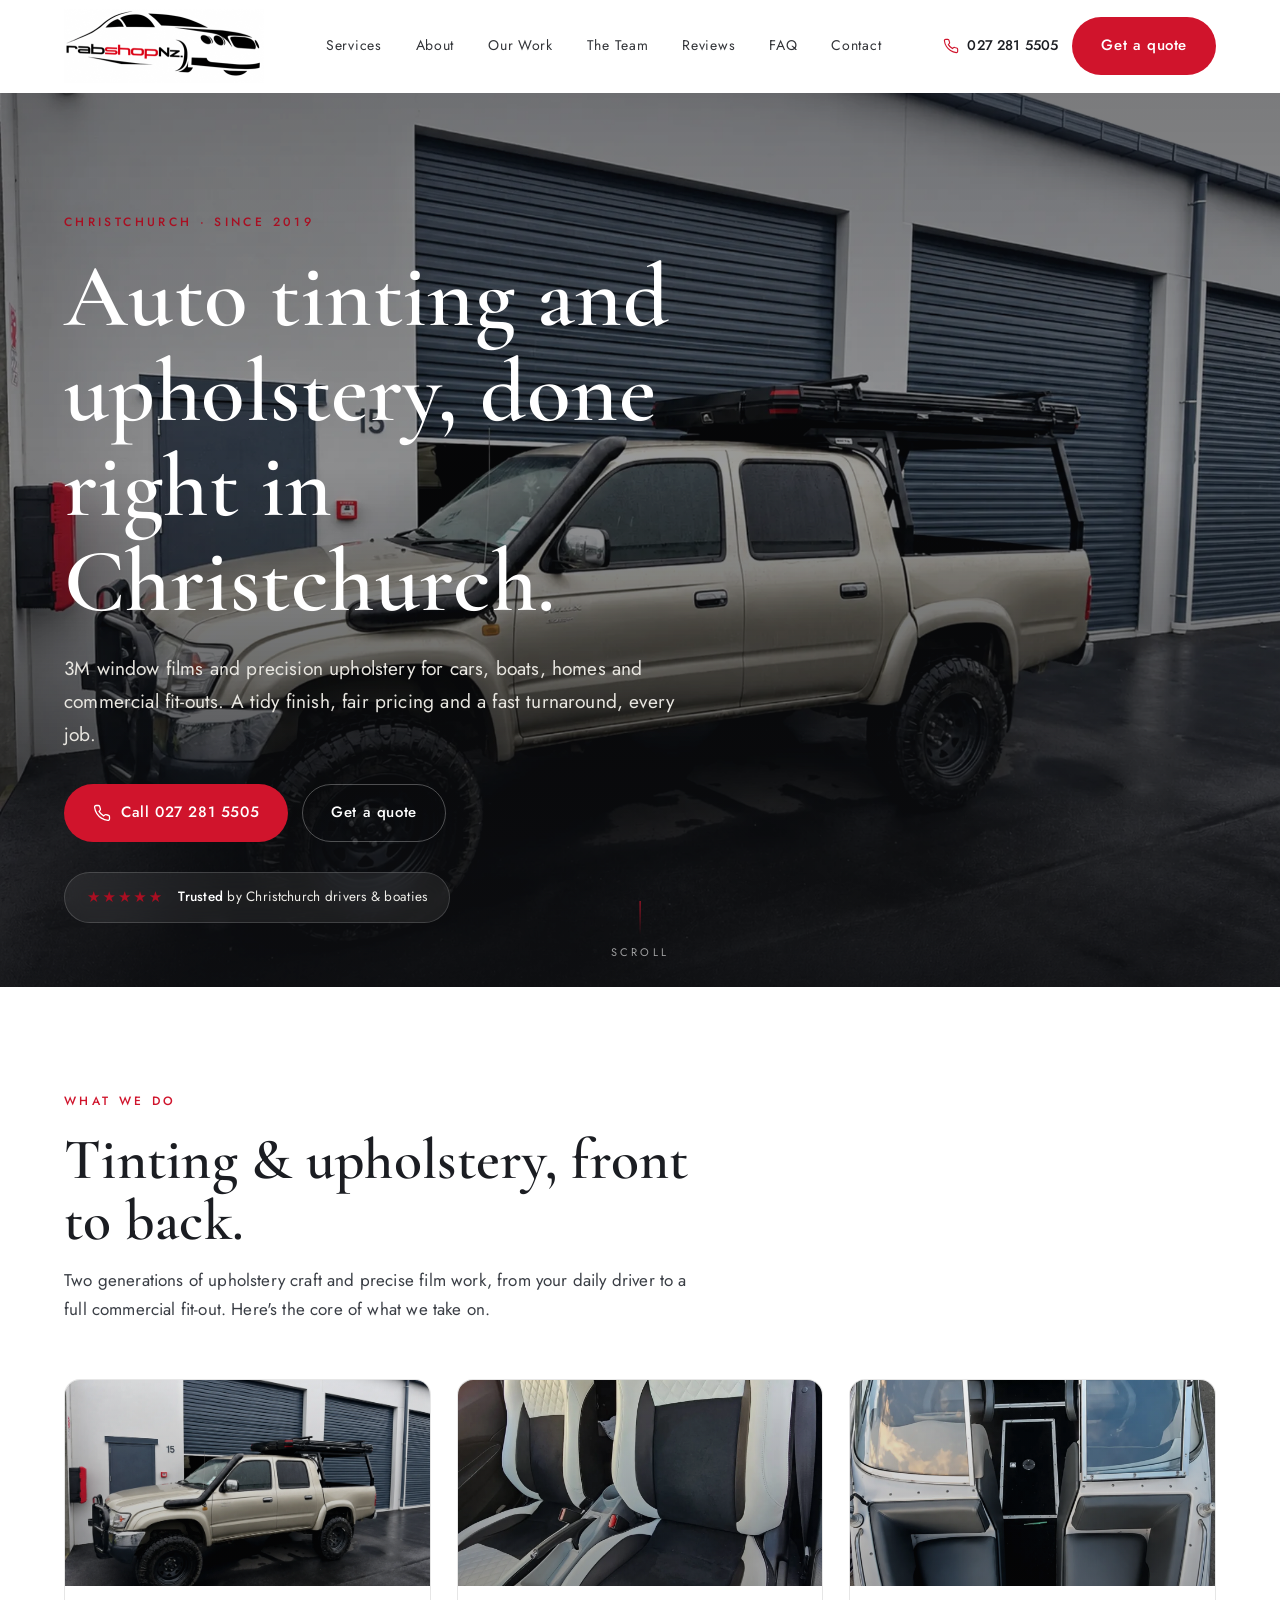
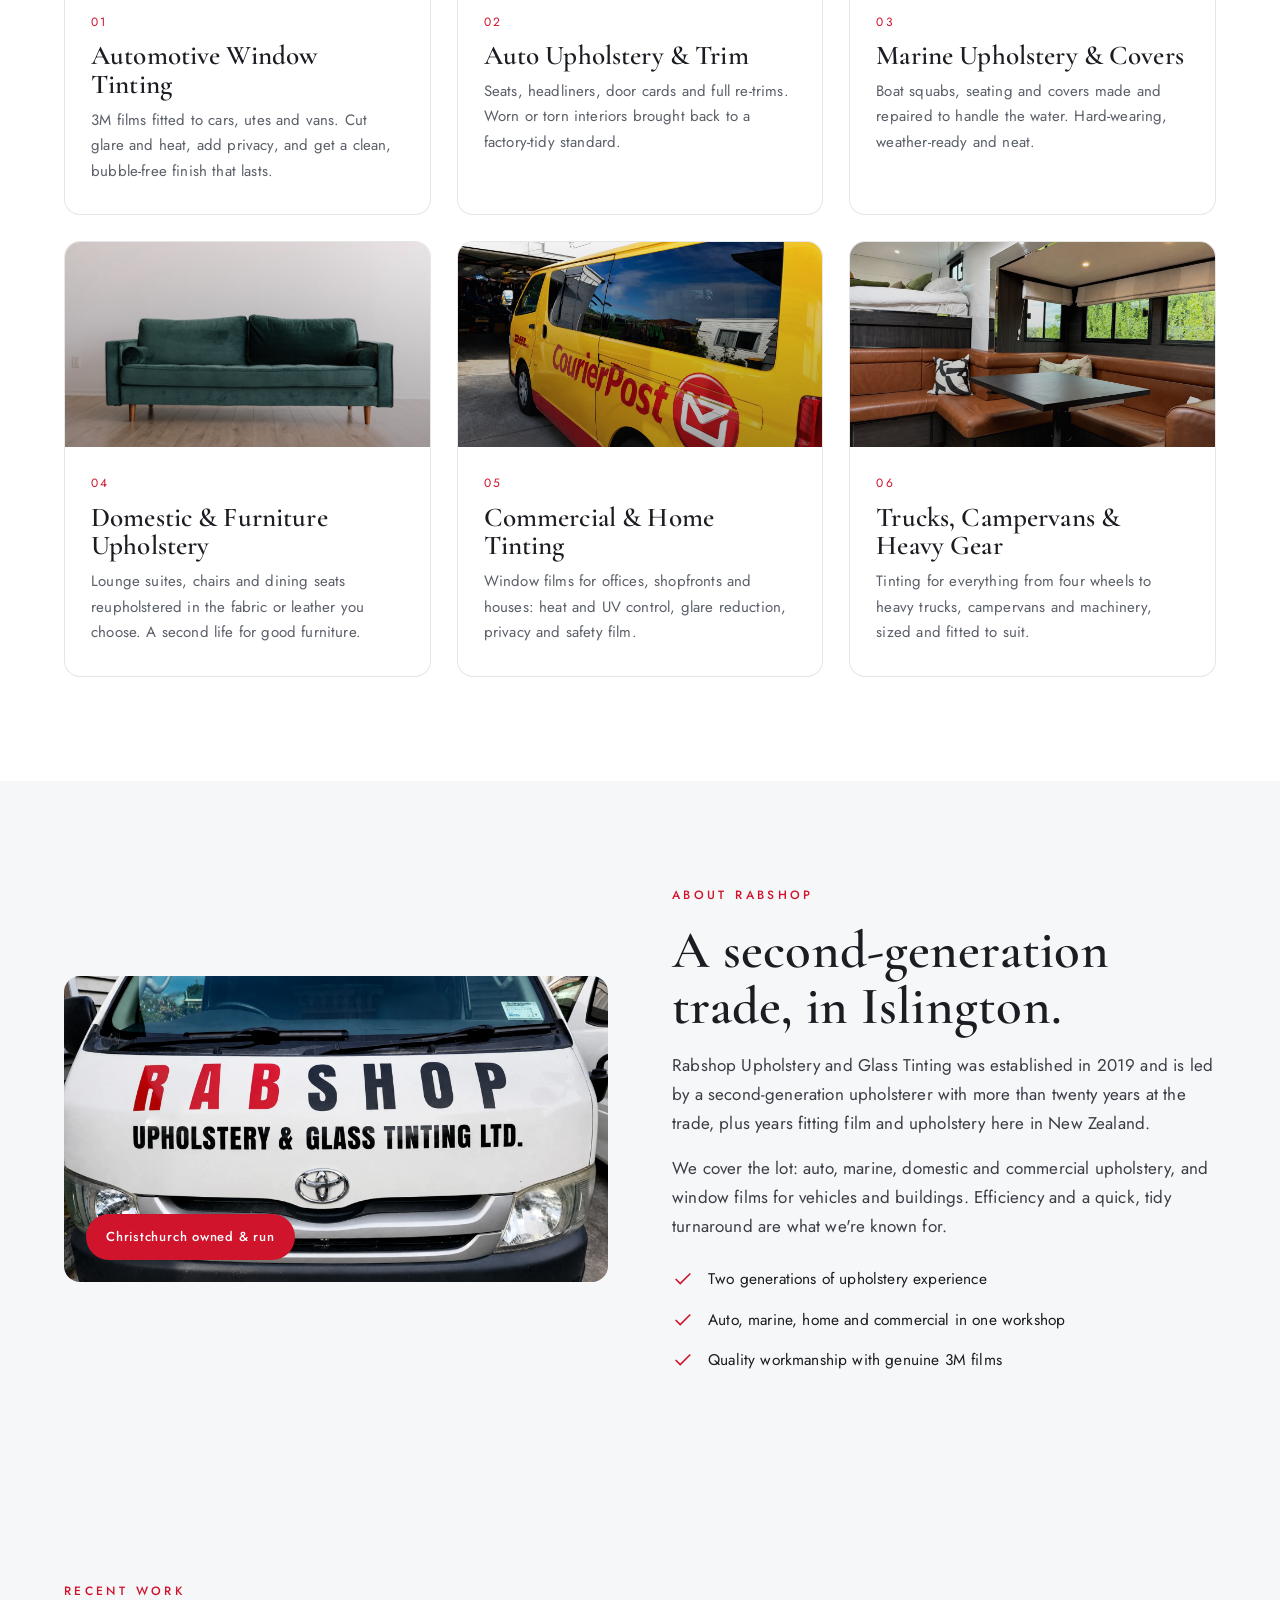
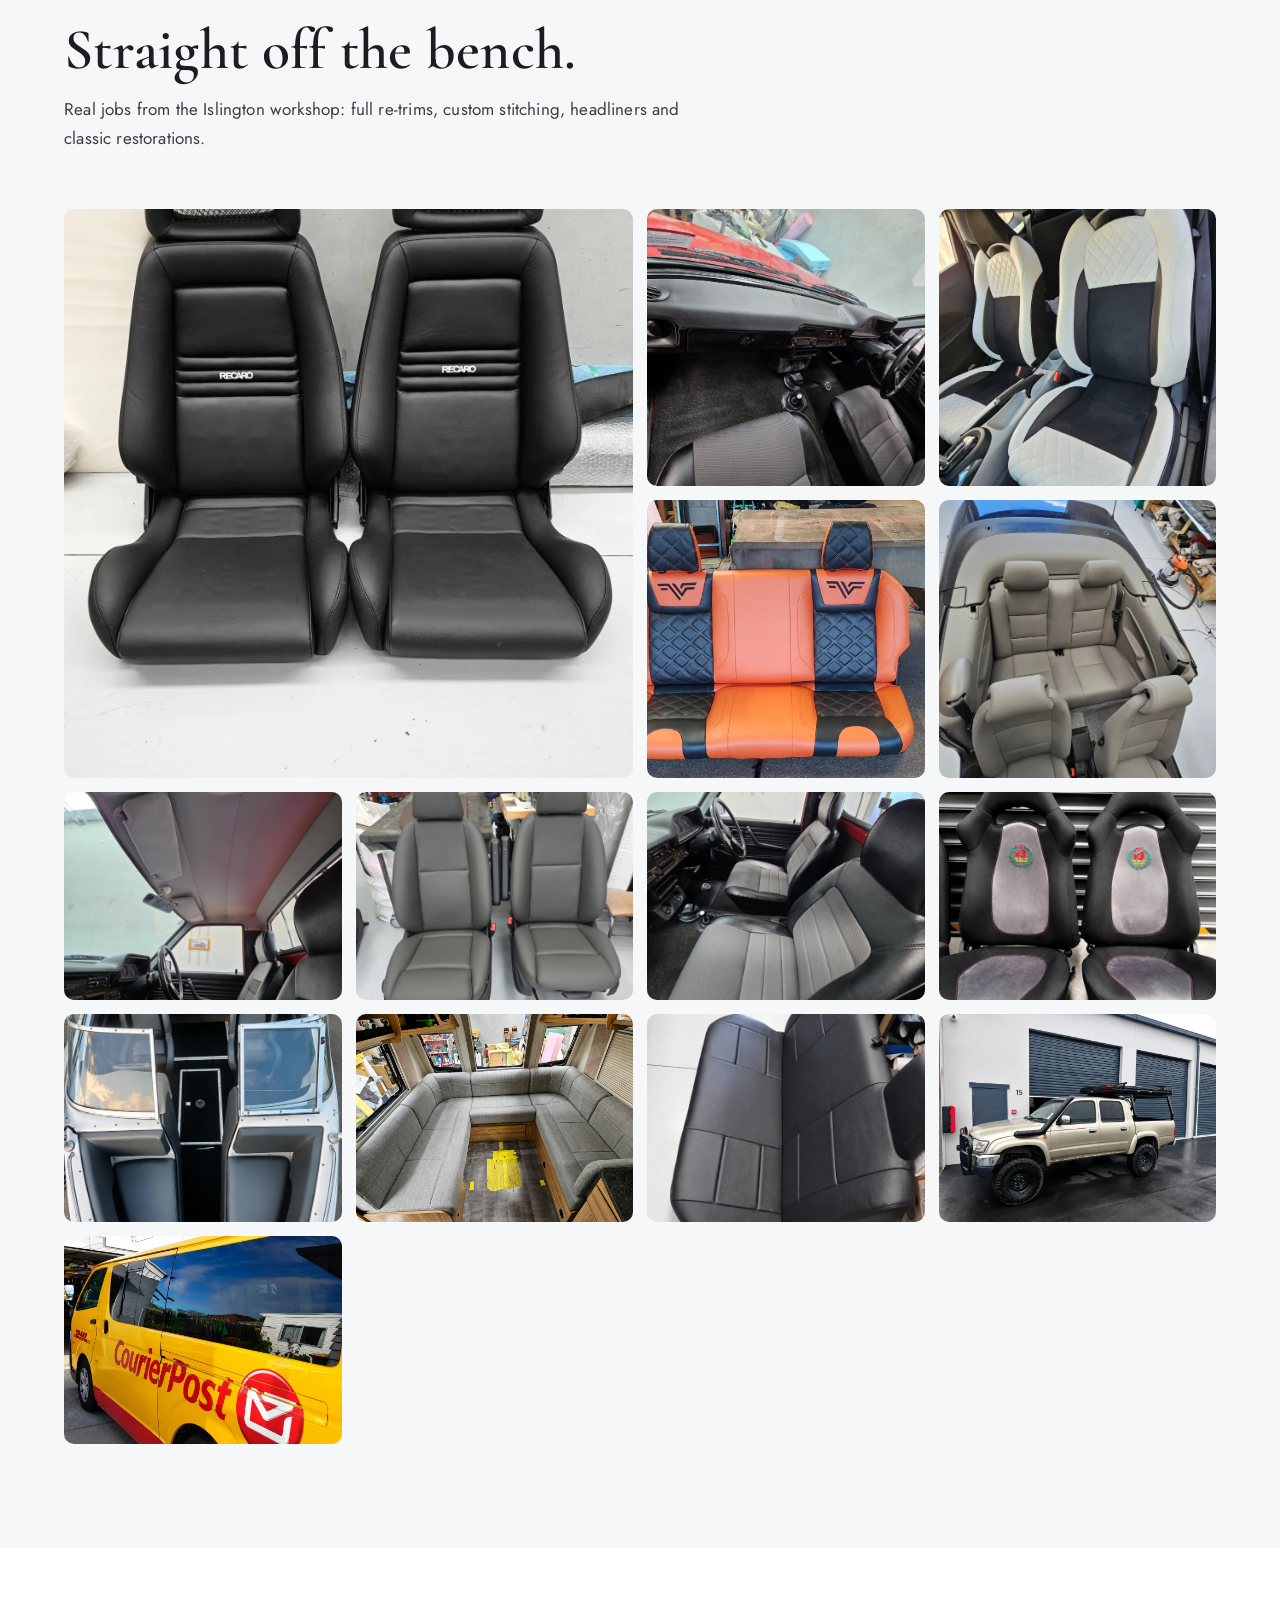
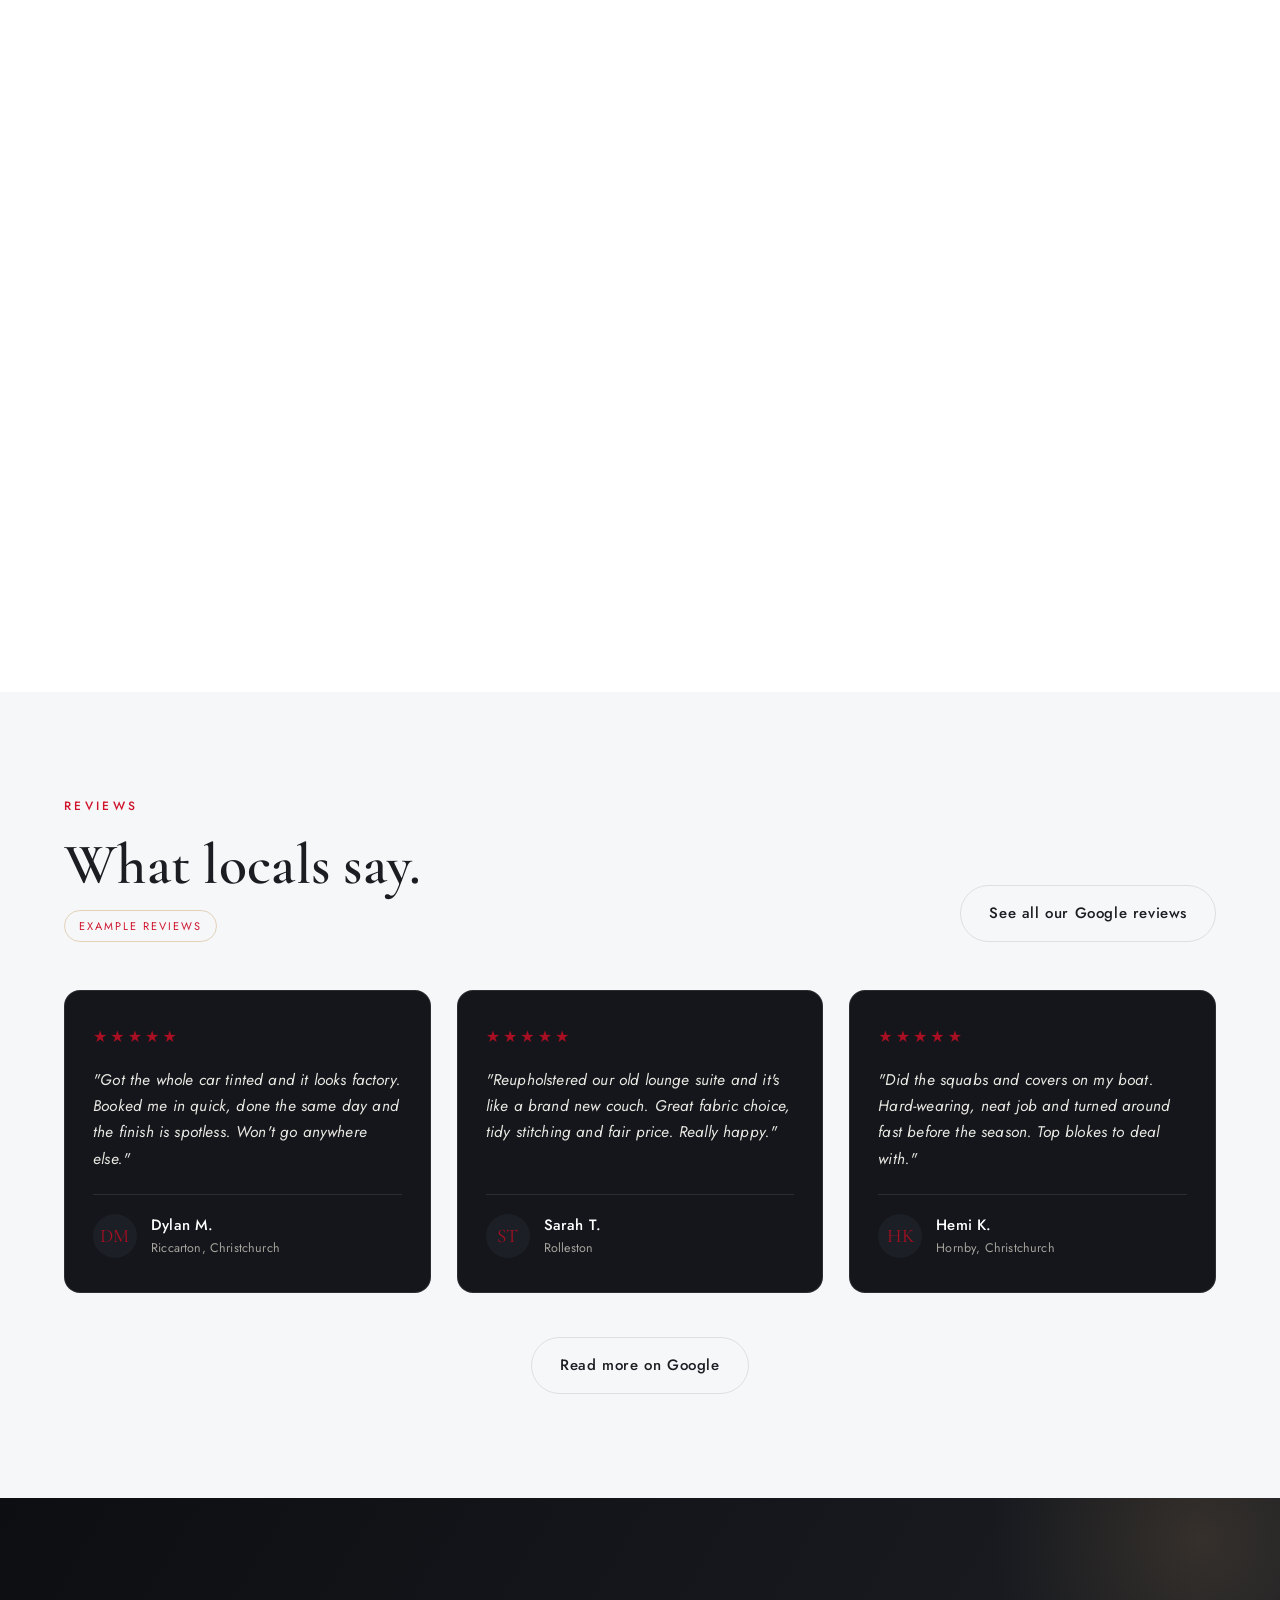
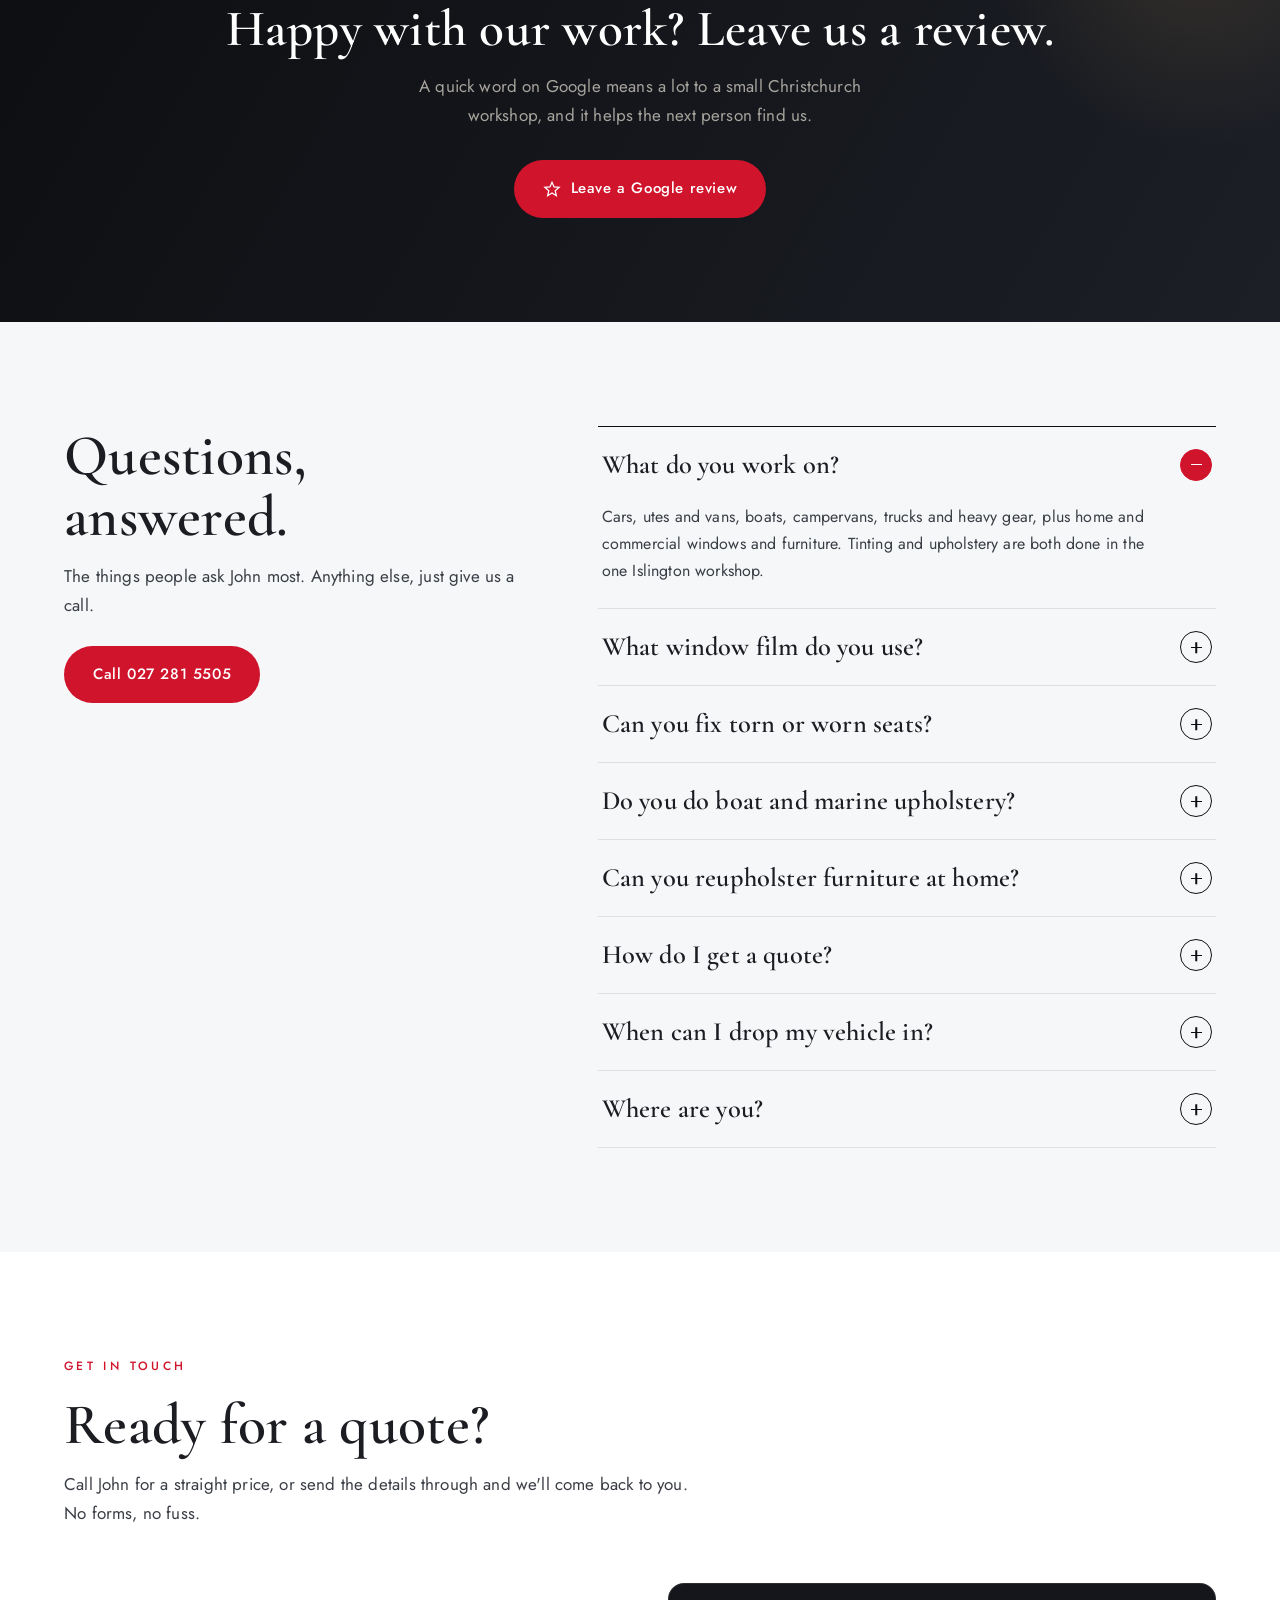
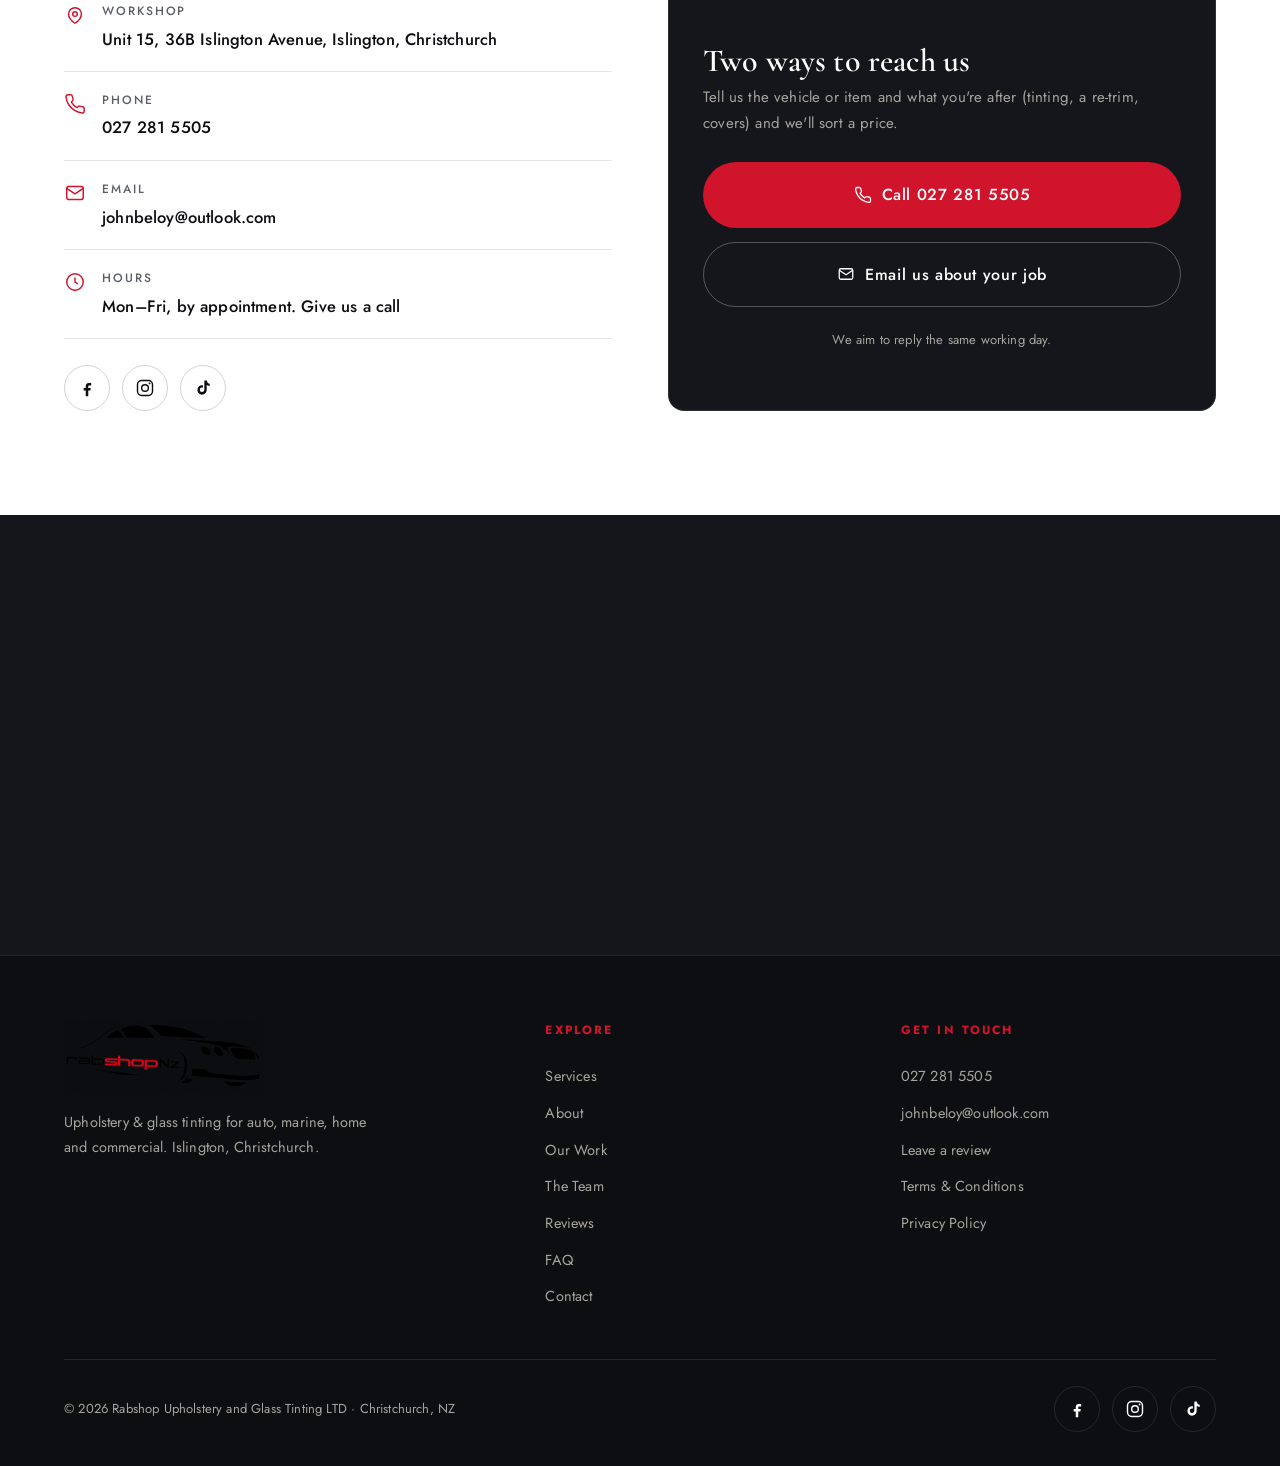
==== commit 5cf9efa3: "Readable contact text on the white theme, and an FAQ section Contact details, about copy, checklist " ====
--- a/index.html
+++ b/index.html
@@ -35,6 +35,7 @@
       <a href="#work">Our Work</a>
       <a href="#crew">The Team</a>
       <a href="#reviews">Reviews</a>
+      <a href="#faq">FAQ</a>
       <a href="#contact">Contact</a>
     </nav>
     <div class="nav-cta">
@@ -56,6 +57,7 @@
   <a href="#work">Our Work</a>
   <a href="#crew">The Team</a>
   <a href="#reviews">Reviews</a>
+  <a href="#faq">FAQ</a>
   <a href="#contact">Contact</a>
   <a class="small" href="tel:+64272815505">Call 027 281 5505</a>
 </div>
@@ -249,6 +251,52 @@
     </a>
   </div>
 </section>
+
+<!-- FAQ -->
+<section class="section section--bone" id="faq" aria-labelledby="faq-title">
+  <div class="wrap faq-grid">
+    <div class="sec-head faq-head reveal">
+      <h2 id="faq-title">Questions, answered.</h2>
+      <p>The things people ask John most. Anything else, just give us a call.</p>
+      <a class="btn btn--solid" href="tel:+64272815505">Call 027 281 5505</a>
+    </div>
+    <div class="faq-list reveal">
+        <details class="faq-item" open>
+          <summary><span>What do you work on?</span><i aria-hidden="true"></i></summary>
+          <div class="faq-a"><p>Cars, utes and vans, boats, campervans, trucks and heavy gear, plus home and commercial windows and furniture. Tinting and upholstery are both done in the one Islington workshop.</p></div>
+        </details>
+        <details class="faq-item">
+          <summary><span>What window film do you use?</span><i aria-hidden="true"></i></summary>
+          <div class="faq-a"><p>Genuine 3M window films, fitted for a clean, bubble-free finish that cuts glare and heat and adds privacy.</p></div>
+        </details>
+        <details class="faq-item">
+          <summary><span>Can you fix torn or worn seats?</span><i aria-hidden="true"></i></summary>
+          <div class="faq-a"><p>Yes. We repair and re-trim seats, headliners and door cards, right through to full interior re-trims, and bring tired interiors back to a factory-tidy standard.</p></div>
+        </details>
+        <details class="faq-item">
+          <summary><span>Do you do boat and marine upholstery?</span><i aria-hidden="true"></i></summary>
+          <div class="faq-a"><p>We do. Boat squabs, seating and covers, made or repaired to handle the water and the weather.</p></div>
+        </details>
+        <details class="faq-item">
+          <summary><span>Can you reupholster furniture at home?</span><i aria-hidden="true"></i></summary>
+          <div class="faq-a"><p>Yes: lounge suites, chairs and dining seats, reupholstered in the fabric or leather you choose.</p></div>
+        </details>
+        <details class="faq-item">
+          <summary><span>How do I get a quote?</span><i aria-hidden="true"></i></summary>
+          <div class="faq-a"><p>Call John on <a href="tel:+64272815505">027 281 5505</a>, or email with the vehicle or item and what you're after (tinting, a re-trim, covers). We aim to reply the same working day.</p></div>
+        </details>
+        <details class="faq-item">
+          <summary><span>When can I drop my vehicle in?</span><i aria-hidden="true"></i></summary>
+          <div class="faq-a"><p>We work Monday to Friday by appointment, so give us a call first and we'll book a time that suits.</p></div>
+        </details>
+        <details class="faq-item">
+          <summary><span>Where are you?</span><i aria-hidden="true"></i></summary>
+          <div class="faq-a"><p>Unit 15, 36B Islington Avenue, Islington, Christchurch. There's a map at the bottom of this page.</p></div>
+        </details>
+    </div>
+  </div>
+</section>
+<script type="application/ld+json">{"@context": "https://schema.org", "@type": "FAQPage", "mainEntity": [{"@type": "Question", "name": "What do you work on?", "acceptedAnswer": {"@type": "Answer", "text": "Cars, utes and vans, boats, campervans, trucks and heavy gear, plus home and commercial windows and furniture. Tinting and upholstery are both done in the one Islington workshop."}}, {"@type": "Question", "name": "What window film do you use?", "acceptedAnswer": {"@type": "Answer", "text": "Genuine 3M window films, fitted for a clean, bubble-free finish that cuts glare and heat and adds privacy."}}, {"@type": "Question", "name": "Can you fix torn or worn seats?", "acceptedAnswer": {"@type": "Answer", "text": "Yes. We repair and re-trim seats, headliners and door cards, right through to full interior re-trims, and bring tired interiors back to a factory-tidy standard."}}, {"@type": "Question", "name": "Do you do boat and marine upholstery?", "acceptedAnswer": {"@type": "Answer", "text": "We do. Boat squabs, seating and covers, made or repaired to handle the water and the weather."}}, {"@type": "Question", "name": "Can you reupholster furniture at home?", "acceptedAnswer": {"@type": "Answer", "text": "Yes: lounge suites, chairs and dining seats, reupholstered in the fabric or leather you choose."}}, {"@type": "Question", "name": "How do I get a quote?", "acceptedAnswer": {"@type": "Answer", "text": "Call John on 027 281 5505, or email with the vehicle or item and what you're after (tinting, a re-trim, covers). We aim to reply the same working day."}}, {"@type": "Question", "name": "When can I drop my vehicle in?", "acceptedAnswer": {"@type": "Answer", "text": "We work Monday to Friday by appointment, so give us a call first and we'll book a time that suits."}}, {"@type": "Question", "name": "Where are you?", "acceptedAnswer": {"@type": "Answer", "text": "Unit 15, 36B Islington Avenue, Islington, Christchurch. There's a map at the bottom of this page."}}]}</script>
 
 <!-- Contact -->
 <section class="section section--dark" id="contact">
@@ -329,6 +377,7 @@
         <a href="#work">Our Work</a>
         <a href="#crew">The Team</a>
         <a href="#reviews">Reviews</a>
+        <a href="#faq">FAQ</a>
         <a href="#contact">Contact</a>
       </div>
       <div class="foot-col">
--- a/css/style.css
+++ b/css/style.css
@@ -292,3 +292,43 @@
 .intro-logo{width:min(460px,80vw);height:auto;opacity:0;animation:introUp .9s var(--ease) .15s forwards}
 .brand-logo{height:74px;width:auto;display:block}
 @media(max-width:620px){.brand-logo{height:56px}}
+
+/* --- Readability on the white theme: leftovers from the dark palette --- */
+.section--dark .sec-head p,.section--ink2 .sec-head p,.section--bone .sec-head p{color:#3a3e45}
+.about-copy p{color:#3a3e45}
+.checklist li{color:var(--txt-dark)}
+.trust-item{border-right-color:var(--line-dark)}
+.trust-item h3{color:var(--txt-dark)}
+.trust-item p{color:var(--txt-dark-dim)}
+#contact .contact-info .info-row{border-bottom-color:var(--line-dark)}
+#contact .contact-info .info-row .lbl{color:#5a5f68;font-weight:500}
+#contact .contact-info .info-row .val{color:var(--ink);font-weight:500}
+#contact .contact-info .info-row a.val:hover{color:var(--accent)}
+#contact .socials a{color:var(--ink);border-color:rgba(13,14,17,.18)}
+#contact .socials a:hover{color:#fff;background:var(--accent);border-color:var(--accent)}
+
+/* --- FAQ --- */
+[id]{scroll-margin-top:110px}
+.faq-grid{display:grid;grid-template-columns:minmax(0,.85fr) minmax(0,1.15fr);gap:clamp(34px,6vw,84px);align-items:start}
+.faq-head{position:sticky;top:130px;margin-bottom:0}
+.faq-head h2{font-size:clamp(2.4rem,5vw,3.6rem);color:var(--txt-dark)}
+.faq-head p{margin-bottom:26px}
+.faq-list{border-top:1.5px solid var(--ink)}
+.faq-item{border-bottom:1px solid var(--line-dark)}
+.faq-item summary{list-style:none;cursor:pointer;display:flex;align-items:center;justify-content:space-between;gap:20px;padding:22px 4px;
+  font-family:"Cormorant Garamond",Georgia,serif;font-weight:600;font-size:clamp(1.35rem,2.2vw,1.65rem);line-height:1.15;color:var(--txt-dark);transition:color .25s}
+.faq-item summary::-webkit-details-marker{display:none}
+.faq-item summary:hover{color:var(--accent-2)}
+.faq-item summary:focus-visible{outline:2px solid var(--accent);outline-offset:4px;border-radius:6px}
+.faq-item summary i{position:relative;width:32px;height:32px;flex:0 0 auto;border-radius:50%;border:1.5px solid var(--ink);transition:background .25s,border-color .25s}
+.faq-item summary i::before,.faq-item summary i::after{content:"";position:absolute;left:50%;top:50%;width:11px;height:1.5px;margin:-.75px 0 0 -5.5px;background:var(--ink);transition:transform .3s var(--ease),background .25s}
+.faq-item summary i::after{transform:rotate(90deg)}
+.faq-item[open] summary i{background:var(--accent);border-color:var(--accent)}
+.faq-item[open] summary i::before,.faq-item[open] summary i::after{background:#fff}
+.faq-item[open] summary i::after{transform:rotate(0)}
+.faq-a{padding:0 56px 24px 4px;color:#3a3e45;font-size:16px;max-width:62ch}
+.faq-a p{color:#3a3e45;margin:0}
+.faq-a a{color:var(--accent-2);font-weight:500;text-decoration:underline;text-underline-offset:3px}
+@media(max-width:900px){.faq-grid{grid-template-columns:1fr}.faq-head{position:static}}
+@media(max-width:640px){.faq-a{padding-right:4px}}
+@media(prefers-reduced-motion:reduce){.faq-item summary i::before,.faq-item summary i::after{transition:none}}
